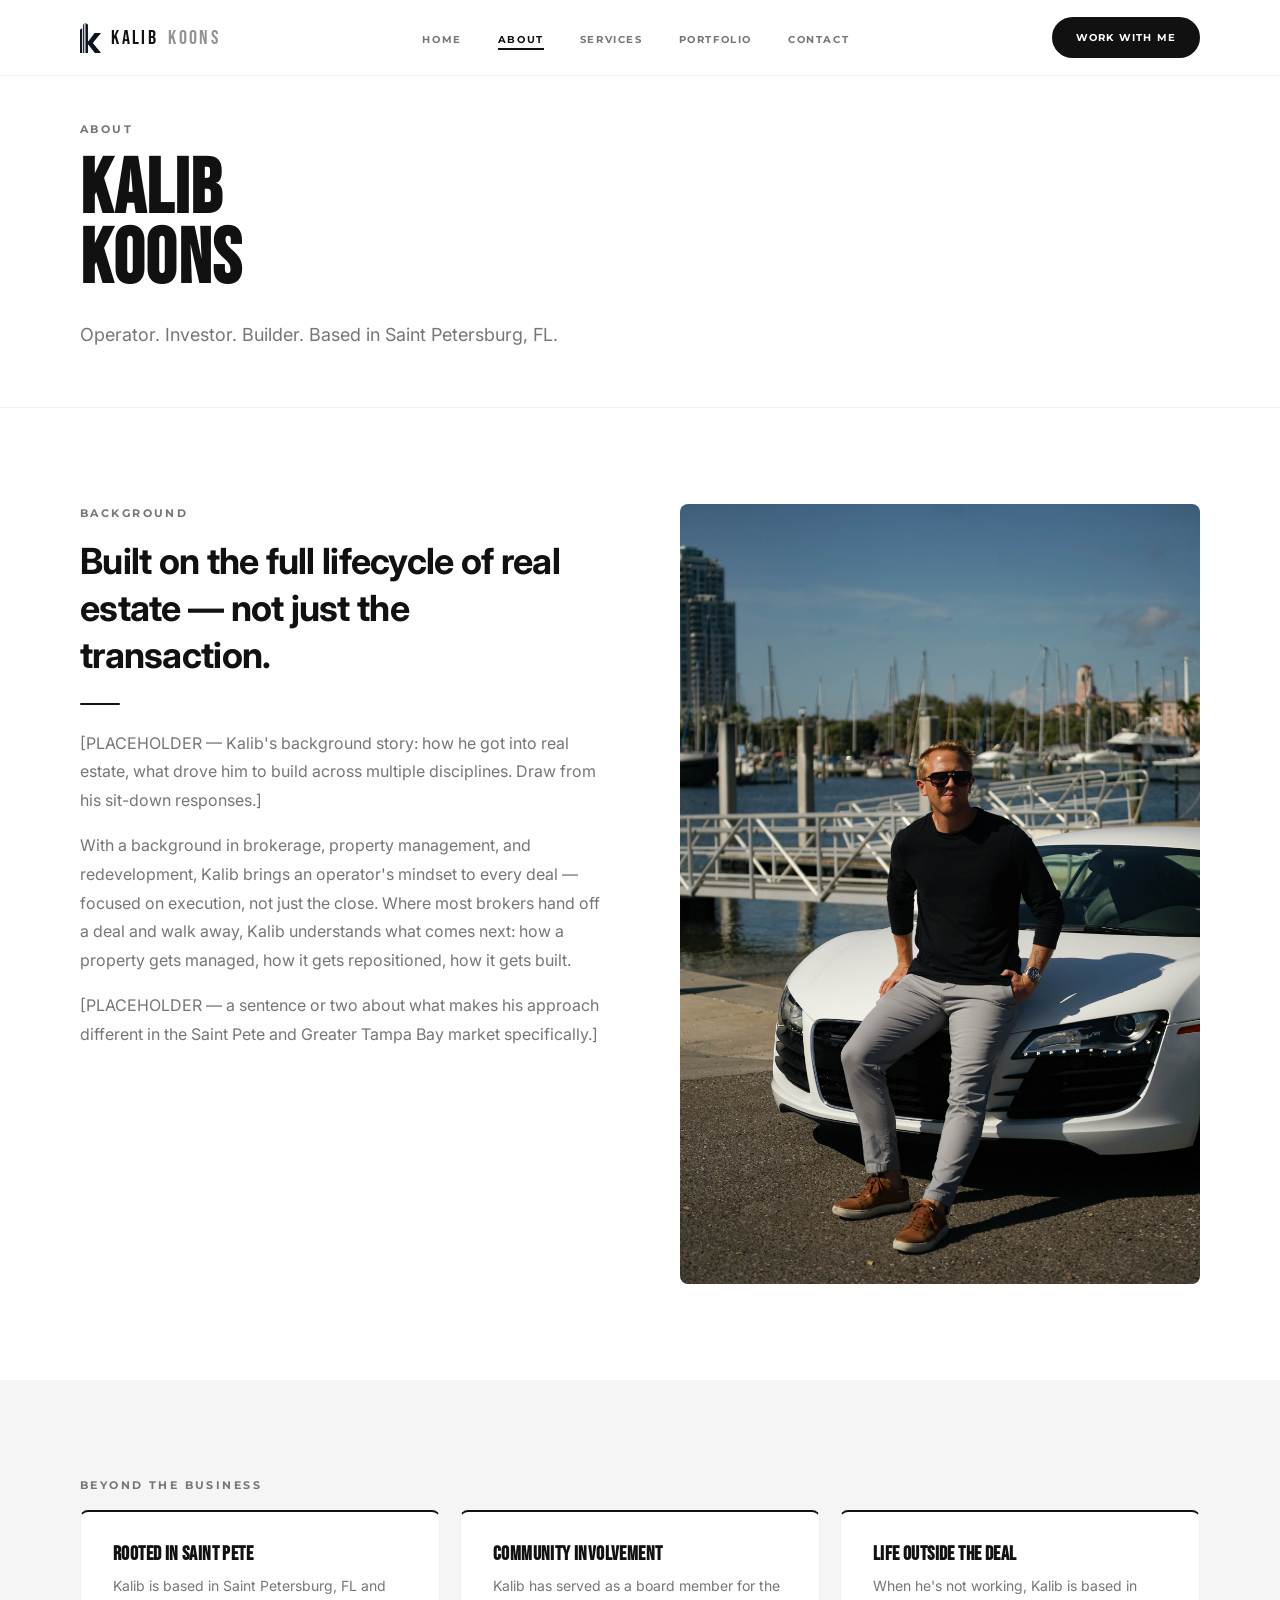
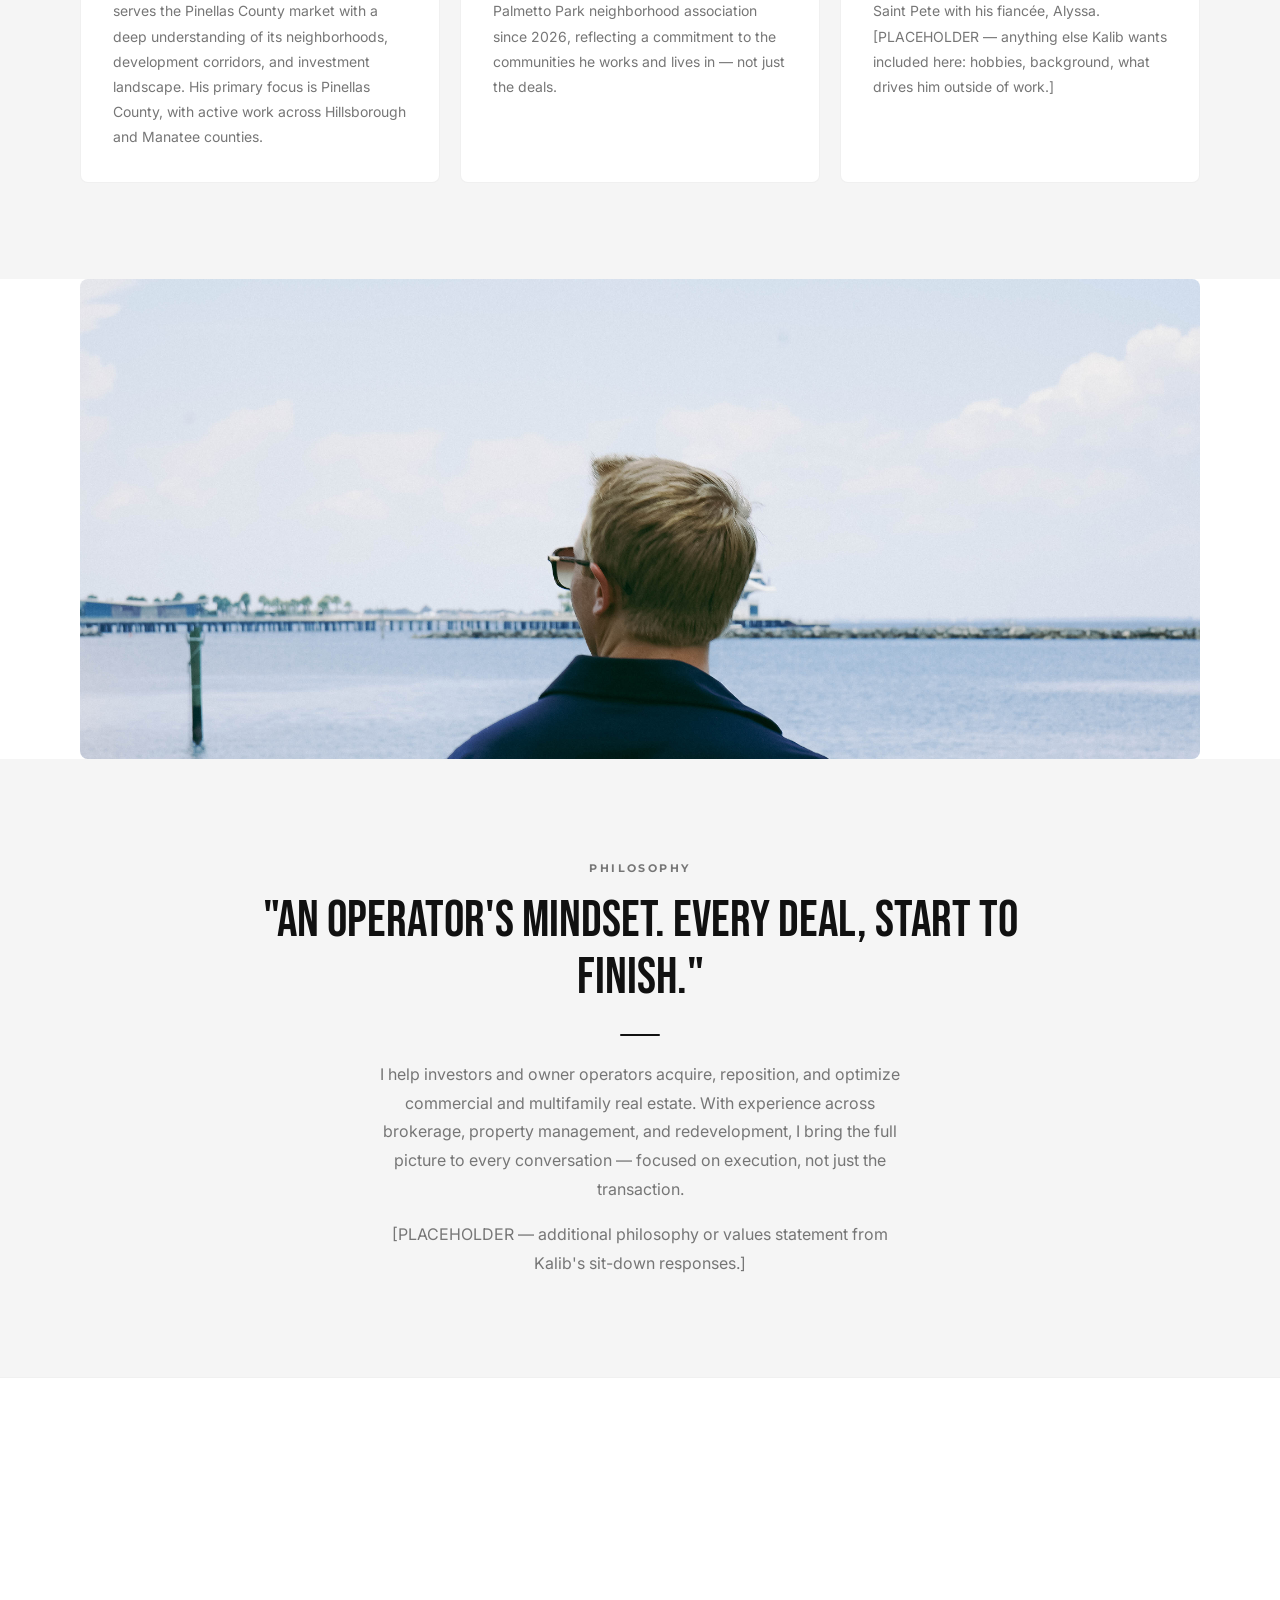
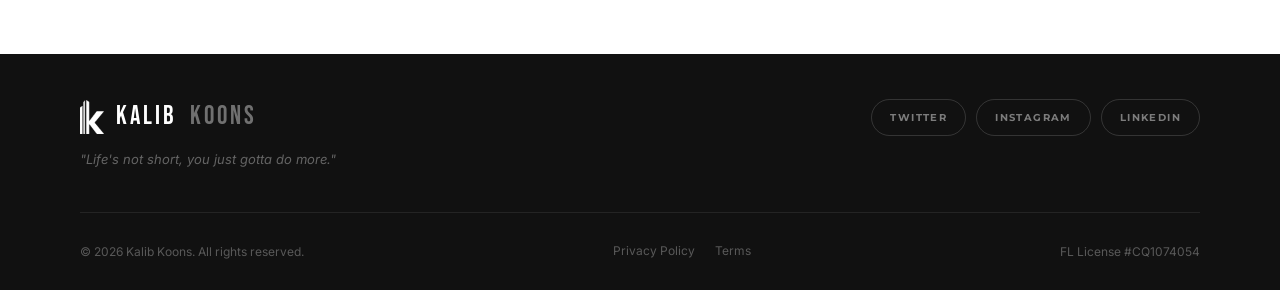
==== about.html @ 908d1953 "Rebuild history from site/ only — removes internal planning docs that were mistakenly published, and" ====
<!DOCTYPE html>
<html lang="en">
<head>
  <meta charset="UTF-8">
  <meta name="viewport" content="width=device-width, initial-scale=1.0">
  <meta name="description" content="About Kalib Koons — commercial real estate operator, investor, and developer based in Saint Petersburg, FL.">
  <title>About Kalib Koons — Commercial Real Estate Broker | Saint Petersburg, FL</title>
  <link rel="preconnect" href="https://fonts.googleapis.com">
  <link rel="preconnect" href="https://fonts.gstatic.com" crossorigin>
  <link href="https://fonts.googleapis.com/css2?family=Bebas+Neue&family=Inter:ital,wght@0,300;0,400;0,500;0,600;0,700;1,300;1,400&family=Montserrat:wght@400;500;600;700&display=swap" rel="stylesheet">
  <link rel="icon" type="image/svg+xml" href="favicon.svg">
  <link rel="stylesheet" href="style.css?v=6">
  <link rel="canonical" href="https://kalibkoons.com/about.html">
  <meta property="og:type" content="website">
  <meta property="og:url" content="https://kalibkoons.com/about.html">
  <meta property="og:title" content="About Kalib Koons — Commercial Real Estate Broker | Saint Petersburg, FL">
  <meta property="og:description" content="Meet Kalib Koons — commercial real estate broker, multifamily investor, property manager, and developer based in Saint Petersburg, FL.">
  <meta property="og:image" content="https://dljackson97.github.io/kalibkoons/images/DSC01007.jpeg">
  <meta name="twitter:card" content="summary_large_image">
  <meta name="twitter:site" content="@kalibkoons">
  <meta name="twitter:title" content="About Kalib Koons — Commercial Real Estate Broker | Saint Petersburg, FL">
  <meta name="twitter:description" content="Meet Kalib Koons — commercial real estate broker, multifamily investor, property manager, and developer based in Saint Petersburg, FL.">
  <meta name="twitter:image" content="https://dljackson97.github.io/kalibkoons/images/DSC01007.jpeg">
</head>
<body>

  <!-- NAVIGATION -->
  <nav class="nav scrolled" id="nav">
    <div class="nav__inner">
      <a href="index.html" class="nav__logo"><img src="images/logos/koons-real-estate-icon.png?v=2" alt="Koons Real Estate" class="nav__logo-img">KALIB <span>KOONS</span></a>
      <button class="nav__toggle" id="navToggle" aria-label="Toggle navigation">
        <span></span><span></span><span></span>
      </button>
      <ul class="nav__links" id="navLinks">
        <li><a href="index.html">Home</a></li>
        <li><a href="about.html" class="active">About</a></li>
        <li><a href="services.html">Services</a></li>
        <li><a href="portfolio.html">Portfolio</a></li>
        <li><a href="contact.html">Contact</a></li>
      </ul>
      <a href="contact.html#form" class="btn btn--nav">Work With Me</a>
    </div>
  </nav>

  <!-- PAGE HERO -->
  <section class="page-hero">
    <div class="container">
      <span class="label">About</span>
      <h1>KALIB<br>KOONS</h1>
      <p>Operator. Investor. Builder. Based in Saint Petersburg, FL.</p>
    </div>
  </section>

  <!-- STORY -->
  <section class="section">
    <div class="container">
      <div class="about-story__grid">
        <div class="about-story__text reveal">
          <span class="label">Background</span>
          <h2>Built on the full lifecycle of real estate — not just the transaction.</h2>
          <div class="divider"></div>
          <p>[PLACEHOLDER — Kalib's background story: how he got into real estate, what drove him to build across multiple disciplines. Draw from his sit-down responses.]</p>
          <p>With a background in brokerage, property management, and redevelopment, Kalib brings an operator's mindset to every deal — focused on execution, not just the close. Where most brokers hand off a deal and walk away, Kalib understands what comes next: how a property gets managed, how it gets repositioned, how it gets built.</p>
          <p>[PLACEHOLDER — a sentence or two about what makes his approach different in the Saint Pete and Greater Tampa Bay market specifically.]</p>
        </div>
        <div class="reveal">
          <img src="images/DSC00999.jpeg" alt="Kalib Koons" class="intro-photo">
        </div>
      </div>
    </div>
  </section>

  <!-- PERSONAL DETAILS -->
  <section class="section about-personal">
    <div class="container">
      <span class="label reveal">Beyond the Business</span>
      <div class="about-personal__grid">
        <div class="about-personal__item reveal">
          <h4>Rooted in Saint Pete</h4>
          <p>Kalib is based in Saint Petersburg, FL and serves the Pinellas County market with a deep understanding of its neighborhoods, development corridors, and investment landscape. His primary focus is Pinellas County, with active work across Hillsborough and Manatee counties.</p>
        </div>
        <div class="about-personal__item reveal">
          <h4>Community Involvement</h4>
          <p>Kalib has served as a board member for the Palmetto Park neighborhood association since 2026, reflecting a commitment to the communities he works and lives in — not just the deals.</p>
        </div>
        <div class="about-personal__item reveal">
          <h4>Life Outside the Deal</h4>
          <p>When he's not working, Kalib is based in Saint Pete with his fiancée, Alyssa. [PLACEHOLDER — anything else Kalib wants included here: hobbies, background, what drives him outside of work.]</p>
        </div>
      </div>
    </div>
  </section>

  <!-- LIFESTYLE PHOTO -->
  <section class="section" style="padding-top: 0; padding-bottom: 0;">
    <div class="container">
      <img src="images/DSC03944.jpeg" alt="Kalib Koons" style="width: 100%; max-height: 480px; object-fit: cover; object-position: center 30%; border-radius: 8px;" class="reveal">
    </div>
  </section>

  <!-- PHILOSOPHY -->
  <section class="section philosophy">
    <div class="container">
      <div class="philosophy__inner">
        <span class="label">Philosophy</span>
        <blockquote>"AN OPERATOR'S MINDSET. EVERY DEAL, START TO FINISH."</blockquote>
        <div class="divider divider--center"></div>
        <p>I help investors and owner operators acquire, reposition, and optimize commercial and multifamily real estate. With experience across brokerage, property management, and redevelopment, I bring the full picture to every conversation — focused on execution, not just the transaction.</p>
        <p style="margin-top: 16px;">[PLACEHOLDER — additional philosophy or values statement from Kalib's sit-down responses.]</p>
      </div>
    </div>
  </section>

  <!-- CTA BANNER -->
  <section class="cta-banner">
    <div class="container">
      <div class="cta-banner__inner reveal">
        <h2>Let's talk about what you're working on.</h2>
        <a href="contact.html" class="btn btn--primary">Get In Touch</a>
      </div>
    </div>
  </section>

  <!-- FOOTER -->
  <footer class="footer">
    <div class="container">
      <div class="footer__main">
        <div class="footer__brand">
          <p class="footer__logo"><img src="images/logos/koons-real-estate-icon-white.png?v=2" alt="Koons Real Estate" class="footer__logo-img">KALIB <span>KOONS</span></p>
        </div>
        <div class="footer__social">
          <a href="https://x.com/kalibkoons" target="_blank" rel="noopener">Twitter</a>
          <a href="https://www.instagram.com/kalibkoons/" target="_blank" rel="noopener">Instagram</a>
          <a href="https://www.linkedin.com/in/koonsrealty/" target="_blank" rel="noopener">LinkedIn</a>
        </div>
        <p class="footer__tagline">"Life's not short, you just gotta do more."</p>
      </div>
      <div class="footer__bottom">
        <p>&copy; 2026 Kalib Koons. All rights reserved.</p>
        <div class="footer__legal-links">
          <a href="privacy.html">Privacy Policy</a>
          <a href="terms.html">Terms</a>
        </div>
        <p>FL License #CQ1074054</p>
      </div>
    </div>
  </footer>

  <script src="main.js"></script>
</body>
</html>
---- style.css ----
/* === VARIABLES === */
:root {
  --bg-base: #FFFFFF;
  --bg-surface: #F5F5F5;
  --bg-dark: #111111;
  --text: #111111;
  --text-muted: #767676;
  --text-light: #FFFFFF;
  --border: rgba(0, 0, 0, 0.1);
  --border-subtle: rgba(0, 0, 0, 0.06);

  --font-display: 'Bebas Neue', sans-serif;
  --font-body: 'Inter', sans-serif;
  --font-accent: 'Montserrat', sans-serif;

  --max-width: 1200px;
  --nav-height: 76px;
  --transition: 0.3s ease;
}

/* Ensure [hidden] works even inside flex/grid containers */
[hidden] { display: none !important; }

/* === RESET === */
*, *::before, *::after { box-sizing: border-box; margin: 0; padding: 0; }
html { scroll-behavior: smooth; }
body {
  background: var(--bg-base);
  color: var(--text);
  font-family: var(--font-body);
  font-size: 16px;
  line-height: 1.7;
  -webkit-font-smoothing: antialiased;
}
img { display: block; max-width: 100%; height: auto; }
a { color: inherit; text-decoration: none; }
ul { list-style: none; }
button { cursor: pointer; border: none; background: none; font-family: inherit; }

/* === LAYOUT === */
.container {
  width: 100%;
  max-width: var(--max-width);
  margin: 0 auto;
  padding: 0 40px;
}
.section { padding: 96px 0; }
.text-center { text-align: center; }

/* === TYPOGRAPHY === */
h1, h2, h3, h4 {
  font-family: var(--font-display);
  line-height: 1.05;
  letter-spacing: 0.02em;
  color: var(--text);
}
h2 { font-size: clamp(36px, 5vw, 60px); }
h3 { font-size: clamp(20px, 2.5vw, 28px); }
p { color: var(--text-muted); line-height: 1.8; }

.label {
  font-family: var(--font-accent);
  font-size: 11px;
  font-weight: 700;
  letter-spacing: 0.22em;
  text-transform: uppercase;
  color: var(--text-muted);
  margin-bottom: 16px;
  display: block;
}
.section-title { color: var(--text); margin-bottom: 56px; }

/* === BUTTONS — pill shaped === */
.btn {
  display: inline-block;
  font-family: var(--font-accent);
  font-size: 11px;
  font-weight: 700;
  letter-spacing: 0.12em;
  text-transform: uppercase;
  padding: 14px 32px;
  border-radius: 50px;
  border: 2px solid transparent;
  transition: var(--transition);
  cursor: pointer;
}
.btn--primary {
  background: var(--text);
  color: var(--text-light);
  border-color: var(--text);
}
.btn--primary:hover {
  background: transparent;
  color: var(--text);
}
.btn--outline {
  background: transparent;
  border-color: var(--text);
  color: var(--text);
}
.btn--outline:hover {
  background: var(--text);
  color: var(--text-light);
}
.btn--inverse {
  background: var(--text-light);
  color: var(--text);
  border-color: var(--text-light);
}
.btn--inverse:hover {
  background: transparent;
  color: var(--text-light);
}
.btn--outline-light {
  background: transparent;
  border-color: rgba(255,255,255,0.4);
  color: var(--text-light);
}
.btn--outline-light:hover {
  background: rgba(255,255,255,0.1);
  border-color: var(--text-light);
}
.btn--nav {
  background: var(--text);
  color: var(--text-light);
  border-color: var(--text);
  padding: 10px 22px;
  font-size: 10px;
}
.btn--nav:hover {
  background: transparent;
  color: var(--text);
}
.btn--text {
  color: var(--text);
  font-family: var(--font-accent);
  font-size: 12px;
  font-weight: 700;
  letter-spacing: 0.06em;
  display: inline-flex;
  align-items: center;
  gap: 6px;
  transition: gap var(--transition);
  border: none;
  padding: 0;
  border-radius: 0;
  background: none;
  text-transform: uppercase;
}
.btn--text:hover { gap: 10px; }

/* === TAG PILLS === */
.tags { display: flex; gap: 10px; flex-wrap: wrap; margin-top: 32px; }
.tag {
  font-family: var(--font-accent);
  font-size: 10px;
  font-weight: 700;
  letter-spacing: 0.16em;
  text-transform: uppercase;
  color: var(--text-muted);
  padding: 7px 16px;
  border: 1.5px solid var(--border);
  border-radius: 50px;
}

/* === NAVIGATION === */
.nav {
  position: fixed;
  top: 0;
  left: 0;
  width: 100%;
  z-index: 1000;
  height: var(--nav-height);
  background: rgba(255, 255, 255, 0.96);
  backdrop-filter: blur(12px);
  -webkit-backdrop-filter: blur(12px);
  border-bottom: 1px solid var(--border-subtle);
  transition: box-shadow var(--transition);
}
.nav.scrolled { box-shadow: 0 2px 24px rgba(0,0,0,0.06); }
.nav__inner {
  display: flex;
  align-items: center;
  justify-content: space-between;
  height: 100%;
  max-width: var(--max-width);
  margin: 0 auto;
  padding: 0 40px;
}
.nav__logo {
  font-family: var(--font-display);
  font-size: 20px;
  letter-spacing: 0.12em;
  color: var(--text);
  flex-shrink: 0;
  display: flex;
  align-items: center;
  gap: 10px;
}
.nav__logo span { opacity: 0.45; }
.nav__logo-img { height: 30px; width: auto; display: block; }
.nav__links { display: flex; gap: 36px; align-items: center; }
.nav__links a {
  font-family: var(--font-accent);
  font-size: 10px;
  font-weight: 700;
  letter-spacing: 0.16em;
  text-transform: uppercase;
  color: var(--text-muted);
  transition: color var(--transition);
  position: relative;
}
.nav__links a::after {
  content: '';
  position: absolute;
  bottom: -4px;
  left: 0;
  width: 0;
  height: 1.5px;
  background: var(--text);
  transition: width var(--transition);
}
.nav__links a:hover,
.nav__links a.active { color: var(--text); }
.nav__links a:hover::after,
.nav__links a.active::after { width: 100%; }

.nav__toggle {
  display: none;
  flex-direction: column;
  gap: 5px;
  padding: 6px;
}
.nav__toggle span {
  display: block;
  width: 22px;
  height: 1.5px;
  background: var(--text);
  transition: var(--transition);
  transform-origin: center;
}
.nav__toggle.open span:nth-child(1) { transform: translateY(6.5px) rotate(45deg); }
.nav__toggle.open span:nth-child(2) { opacity: 0; }
.nav__toggle.open span:nth-child(3) { transform: translateY(-6.5px) rotate(-45deg); }

/* === HERO — split layout === */
.hero {
  display: grid;
  grid-template-columns: 55% 45%;
  min-height: 100vh;
  padding-top: var(--nav-height);
  overflow: hidden;
}
.hero__left {
  display: flex;
  align-items: flex-start;
  justify-content: flex-end;
  background: var(--bg-base);
  padding: 72px 64px 80px 40px;
}
.hero__content { max-width: 520px; width: 100%; }
.hero__eyebrow {
  font-family: var(--font-accent);
  font-size: 10px;
  font-weight: 700;
  letter-spacing: 0.28em;
  text-transform: uppercase;
  color: var(--text-muted);
  margin-bottom: 20px;
}
.hero__name {
  font-family: var(--font-display);
  font-size: clamp(72px, 9vw, 136px);
  color: var(--text);
  line-height: 0.9;
  margin-bottom: 24px;
  letter-spacing: 0.01em;
}
.hero__disciplines {
  font-family: var(--font-accent);
  font-size: 10px;
  font-weight: 600;
  letter-spacing: 0.18em;
  text-transform: uppercase;
  color: var(--text-muted);
  margin-bottom: 20px;
}
.hero__statement {
  font-size: clamp(16px, 1.6vw, 20px);
  color: var(--text-muted);
  font-weight: 400;
  line-height: 1.6;
  margin-bottom: 40px;
  max-width: 400px;
}
.hero__ctas { display: flex; gap: 12px; flex-wrap: wrap; }
.hero__right {
  overflow: hidden;
  background: var(--bg-surface);
  position: relative;
}
.hero__photo {
  width: 100%;
  height: 100%;
  min-height: calc(100vh - var(--nav-height));
  object-fit: cover;
  object-position: 50% 15%;
  display: block;
}

/* === INTRO SECTION === */
.intro { background: var(--bg-base); border-bottom: 1px solid var(--border-subtle); }
.intro__grid {
  display: grid;
  grid-template-columns: 1fr 1fr;
  gap: 80px;
  align-items: center;
}
.intro__text .label { margin-bottom: 14px; }
.intro__text h2 {
  font-family: var(--font-body);
  font-size: clamp(22px, 2.6vw, 34px);
  font-weight: 700;
  letter-spacing: -0.02em;
  line-height: 1.3;
  color: var(--text);
  margin-bottom: 20px;
}
.intro__text p { margin-bottom: 12px; }

/* === BUSINESS LINES === */
.business-lines { background: var(--bg-surface); }
.cards-grid {
  display: grid;
  grid-template-columns: repeat(4, 1fr);
  gap: 16px;
  margin-top: 16px;
}
.card {
  background: var(--bg-base);
  padding: 36px 28px;
  border-radius: 8px;
  border: 1px solid var(--border-subtle);
  transition: box-shadow var(--transition), transform var(--transition);
  display: block;
  color: inherit;
}
.card:hover {
  box-shadow: 0 8px 32px rgba(0,0,0,0.08);
  transform: translateY(-3px);
}
.card__icon {
  font-family: var(--font-display);
  font-size: 44px;
  color: rgba(0,0,0,0.12);
  line-height: 1;
  margin-bottom: 20px;
}
.card h3 { font-size: 22px; color: var(--text); margin-bottom: 10px; }
.card p { font-size: 14px; margin-bottom: 20px; }
.card__link {
  font-family: var(--font-accent);
  font-size: 10px;
  font-weight: 700;
  letter-spacing: 0.14em;
  text-transform: uppercase;
  color: var(--text);
  transition: opacity var(--transition);
}
.card__link:hover { opacity: 0.6; }

/* === ACTIVE LISTINGS === */
.listings-preview { background: var(--bg-base); }
.listings-header {
  display: flex;
  align-items: flex-end;
  justify-content: space-between;
  margin-bottom: 40px;
}
.listings-header h2 { margin-bottom: 0; }
.listings-grid {
  display: grid;
  grid-template-columns: repeat(3, 1fr);
  gap: 24px;
}
.listing-card {
  border: 1px solid var(--border-subtle);
  border-radius: 8px;
  overflow: hidden;
  background: var(--bg-base);
  transition: box-shadow var(--transition), transform var(--transition);
}
.listing-card:hover {
  box-shadow: 0 8px 32px rgba(0,0,0,0.08);
  transform: translateY(-3px);
}
.listing-card__image { position: relative; overflow: hidden; }
.listing-card__image img,
.listing-card__image .img-placeholder { height: 220px; }
.listing-card__image .img-placeholder { border-radius: 0; border: none; }
.listing-badge {
  position: absolute;
  top: 14px;
  left: 14px;
  font-family: var(--font-accent);
  font-size: 9px;
  font-weight: 700;
  letter-spacing: 0.16em;
  text-transform: uppercase;
  background: var(--text);
  color: var(--text-light);
  padding: 5px 12px;
  border-radius: 50px;
}
.listing-badge--leased { background: var(--text-muted); }
.listing-card__body { padding: 24px; }
.listing-card__type {
  font-family: var(--font-accent);
  font-size: 10px;
  font-weight: 700;
  letter-spacing: 0.18em;
  text-transform: uppercase;
  color: var(--text-muted);
  margin-bottom: 6px;
}
.listing-card__address {
  font-family: var(--font-display);
  font-size: 20px;
  color: var(--text);
  margin-bottom: 12px;
  line-height: 1.2;
}
.listing-card__stats {
  display: flex;
  gap: 8px;
  flex-wrap: wrap;
  margin-bottom: 16px;
}
.listing-card__stats span {
  font-family: var(--font-accent);
  font-size: 10px;
  font-weight: 600;
  color: var(--text-muted);
  background: var(--bg-surface);
  padding: 4px 10px;
  border-radius: 50px;
}
.listings-note {
  text-align: center;
  font-size: 14px;
  margin-top: 48px;
  padding-top: 32px;
  border-top: 1px solid var(--border-subtle);
}
.listing-card { cursor: pointer; }
.listing-card__image img { width: 100%; height: 220px; object-fit: cover; }
.listing-badge--muted { background: var(--text-muted); }

/* === LISTING DETAIL MODAL === */
.listing-modal {
  display: none;
  position: fixed;
  inset: 0;
  z-index: 1000;
  align-items: center;
  justify-content: center;
  padding: 24px;
}
.listing-modal.open { display: flex; }
.listing-modal__overlay {
  position: absolute;
  inset: 0;
  background: rgba(17, 17, 17, 0.72);
  opacity: 0;
  transition: opacity var(--transition);
}
.listing-modal.open .listing-modal__overlay { opacity: 1; }
.listing-modal__panel {
  position: relative;
  background: var(--bg-base);
  border-radius: 12px;
  max-width: 640px;
  width: 100%;
  max-height: 88vh;
  overflow-y: auto;
  transform: translateY(16px) scale(0.98);
  opacity: 0;
  transition: transform var(--transition), opacity var(--transition);
  box-shadow: 0 24px 64px rgba(0, 0, 0, 0.24);
}
.listing-modal.open .listing-modal__panel {
  transform: translateY(0) scale(1);
  opacity: 1;
}
.listing-modal__close {
  position: absolute;
  top: 16px;
  right: 16px;
  width: 36px;
  height: 36px;
  border-radius: 50%;
  background: var(--bg-base);
  color: var(--text);
  font-size: 22px;
  line-height: 1;
  display: flex;
  align-items: center;
  justify-content: center;
  z-index: 2;
  box-shadow: 0 2px 12px rgba(0, 0, 0, 0.15);
  transition: background var(--transition);
}
.listing-modal__close:hover { background: var(--bg-surface); }
.listing-modal__image { position: relative; }
.listing-modal__image img { width: 100%; height: 320px; object-fit: cover; }
.listing-modal__body { padding: 32px; }
.listing-modal__body h3 {
  font-size: clamp(24px, 3vw, 32px);
  margin-bottom: 16px;
  line-height: 1.15;
}
.listing-modal__desc {
  margin: 20px 0 28px;
  font-size: 15px;
}
@media (max-width: 640px) {
  .listing-modal__image img { height: 220px; }
  .listing-modal__body { padding: 24px; }
}

/* === STATS BAR === */
.stats-bar { padding: 80px 0; background: var(--bg-dark); }
.stats-grid {
  display: grid;
  grid-template-columns: repeat(4, 1fr);
  gap: 40px;
  text-align: center;
}
.stat__number {
  display: block;
  font-family: var(--font-display);
  font-size: clamp(40px, 5vw, 68px);
  color: var(--text-light);
  line-height: 1;
  margin-bottom: 10px;
}
.stat__label {
  font-family: var(--font-accent);
  font-size: 10px;
  font-weight: 600;
  letter-spacing: 0.22em;
  text-transform: uppercase;
  color: rgba(255,255,255,0.45);
}

/* === TESTIMONIALS === */
.testimonials { background: var(--bg-surface); }
.testimonials-grid {
  display: grid;
  grid-template-columns: repeat(3, 1fr);
  gap: 20px;
  margin-top: 52px;
}
.testimonial {
  background: var(--bg-base);
  padding: 36px;
  border-radius: 8px;
  border: 1px solid var(--border-subtle);
  border-top: 2px solid var(--text);
}
.testimonial__quote {
  font-size: 15px;
  color: var(--text);
  line-height: 1.75;
  font-style: italic;
  margin-bottom: 20px;
}
.testimonial__author {
  font-family: var(--font-accent);
  font-size: 10px;
  font-weight: 700;
  letter-spacing: 0.12em;
  text-transform: uppercase;
  color: var(--text-muted);
}

/* === CTA BANNER === */
.cta-banner { padding: 80px 0; background: var(--bg-base); border-top: 1px solid var(--border-subtle); }
.cta-banner__inner {
  display: flex;
  align-items: center;
  justify-content: space-between;
  gap: 48px;
}
.cta-banner__inner h2 {
  font-size: clamp(32px, 4.5vw, 60px);
  color: var(--text);
  max-width: 620px;
  line-height: 1.0;
}

/* === IMAGE PLACEHOLDERS === */
.img-placeholder {
  background: var(--bg-surface);
  border: 1.5px dashed var(--border);
  border-radius: 8px;
  display: flex;
  align-items: center;
  justify-content: center;
  color: var(--text-muted);
  font-family: var(--font-accent);
  font-size: 10px;
  font-weight: 700;
  letter-spacing: 0.18em;
  text-transform: uppercase;
  text-align: center;
  padding: 24px;
}
.img-placeholder--tall { min-height: 500px; }
.img-placeholder--card { min-height: 220px; border-radius: 0; }
.img-placeholder--wide { aspect-ratio: 16/9; min-height: 200px; }

/* === PAGE HERO === */
.page-hero {
  padding: 120px 0 56px;
  border-bottom: 1px solid var(--border-subtle);
  background: var(--bg-base);
}
.page-hero h1 {
  font-size: clamp(44px, 6vw, 84px);
  color: var(--text);
  line-height: 0.92;
  margin-top: 16px;
}
.page-hero p {
  font-size: 18px;
  max-width: 520px;
  margin-top: 24px;
  line-height: 1.7;
  color: var(--text-muted);
}

/* === DIVIDER === */
.divider { width: 40px; height: 2px; background: var(--text); border-radius: 1px; margin: 24px 0; }
.divider--center { margin: 24px auto; }

/* === ABOUT PAGE === */
.about-story__grid {
  display: grid;
  grid-template-columns: 1fr 1fr;
  gap: 80px;
  align-items: start;
}
.about-story__text h2 {
  font-family: var(--font-body);
  font-size: clamp(24px, 3vw, 36px);
  font-weight: 700;
  letter-spacing: -0.02em;
  line-height: 1.3;
  color: var(--text);
  margin-bottom: 24px;
}
.about-story__text p { margin-bottom: 16px; }

.about-personal { background: var(--bg-surface); }
.about-personal__grid {
  display: grid;
  grid-template-columns: repeat(3, 1fr);
  gap: 20px;
}
.about-personal__item {
  background: var(--bg-base);
  padding: 32px;
  border-radius: 8px;
  border: 1px solid var(--border-subtle);
  border-top: 2px solid var(--text);
}
.about-personal__item h4 { font-size: 20px; color: var(--text); margin-bottom: 8px; }
.about-personal__item p { font-size: 14px; }

.philosophy { background: var(--bg-surface); padding: 100px 0; }
.philosophy__inner { max-width: 800px; margin: 0 auto; text-align: center; }
.philosophy__inner .label { color: var(--text-muted); }
.philosophy__inner blockquote {
  font-family: var(--font-display);
  font-size: clamp(28px, 4vw, 52px);
  color: var(--text);
  line-height: 1.1;
  margin-bottom: 28px;
}
.philosophy__inner p { font-size: 16px; max-width: 540px; margin: 0 auto; color: var(--text-muted); }

/* === SERVICES PAGE === */
.service-section { padding: 80px 0; border-bottom: 1px solid var(--border-subtle); }
.service-section:last-of-type { border-bottom: none; }
.service-section__grid {
  display: grid;
  grid-template-columns: 1fr 1fr;
  gap: 80px;
  align-items: center;
}
.service-section__grid.reverse { direction: rtl; }
.service-section__grid.reverse > * { direction: ltr; }
.service-section__text .label { margin-bottom: 12px; }
.service-section__text h2 {
  font-size: clamp(32px, 4vw, 52px);
  color: var(--text);
  margin-bottom: 20px;
}
.service-section__heading {
  display: flex;
  align-items: flex-end;
  flex-wrap: nowrap;
  gap: 16px;
  margin-bottom: 20px;
}
.service-section__heading h2 {
  margin-bottom: 0;
  white-space: nowrap;
  font-size: clamp(26px, 3.2vw, 44px);
}
.service-section__logo { height: 48px; width: auto; display: block; opacity: 0.9; flex-shrink: 0; }
.service-section__logo--stacked { height: 88px; }
.service-section__text p { margin-bottom: 14px; }
.service-list { margin-top: 28px; display: flex; flex-direction: column; gap: 12px; }
.service-list li {
  display: flex;
  align-items: flex-start;
  gap: 12px;
  font-size: 14px;
  color: var(--text-muted);
  line-height: 1.6;
}
.service-list li::before { content: '—'; color: var(--text); flex-shrink: 0; }

/* === PORTFOLIO PAGE === */
.portfolio-filter { display: flex; gap: 10px; flex-wrap: wrap; margin-bottom: 48px; }
.filter-btn {
  font-family: var(--font-accent);
  font-size: 10px;
  font-weight: 700;
  letter-spacing: 0.16em;
  text-transform: uppercase;
  color: var(--text-muted);
  padding: 9px 20px;
  border: 1.5px solid var(--border);
  border-radius: 50px;
  transition: var(--transition);
  cursor: pointer;
  background: none;
}
.filter-btn:hover,
.filter-btn.active { color: var(--text); border-color: var(--text); }

.portfolio-grid {
  display: grid;
  grid-template-columns: repeat(3, 1fr);
  gap: 20px;
}
.deal-card {
  background: var(--bg-base);
  border: 1px solid var(--border-subtle);
  border-radius: 8px;
  overflow: hidden;
  transition: box-shadow var(--transition), transform var(--transition);
}
.deal-card:hover {
  box-shadow: 0 8px 32px rgba(0,0,0,0.09);
  transform: translateY(-3px);
}
.deal-card__body { padding: 24px; }
.deal-card__type {
  font-family: var(--font-accent);
  font-size: 10px;
  font-weight: 700;
  letter-spacing: 0.18em;
  text-transform: uppercase;
  color: var(--text-muted);
  margin-bottom: 6px;
}
.deal-card__title {
  font-family: var(--font-display);
  font-size: 22px;
  color: var(--text);
  margin-bottom: 10px;
  line-height: 1.15;
}
.deal-card__meta {
  display: flex;
  gap: 8px;
  flex-wrap: wrap;
  margin-bottom: 12px;
  padding-top: 12px;
  border-top: 1px solid var(--border-subtle);
}
.deal-card__meta span {
  font-family: var(--font-accent);
  font-size: 10px;
  font-weight: 600;
  color: var(--text-muted);
  background: var(--bg-surface);
  padding: 4px 10px;
  border-radius: 50px;
}
.deal-card__desc { font-size: 13px; line-height: 1.65; color: var(--text-muted); }

/* === CONTACT PAGE === */
.contact-body {
  background: var(--bg-surface);
  padding: 64px 0 100px;
  scroll-margin-top: calc(var(--nav-height) + 20px);
}
.contact-cols {
  display: grid;
  grid-template-columns: 1fr 1.2fr;
  gap: 80px;
  align-items: start;
}
.contact-left { display: flex; flex-direction: column; gap: 56px; }
.contact-steps { margin-top: 24px; }
.contact-step {
  display: flex;
  gap: 22px;
  padding: 32px 0;
  border-bottom: 1px solid var(--border-subtle);
}
.contact-step:first-child { padding-top: 0; }
.contact-step:last-child { border-bottom: none; padding-bottom: 0; }
.contact-step__num {
  font-family: var(--font-display);
  font-size: 30px;
  color: var(--text);
  opacity: 0.15;
  line-height: 1.1;
  flex-shrink: 0;
  width: 32px;
}
.contact-step__text h4 {
  font-family: var(--font-body);
  font-size: 15px;
  font-weight: 600;
  color: var(--text);
  margin-bottom: 8px;
  letter-spacing: -0.02em;
}
.contact-step__text p {
  font-size: 14px;
  color: var(--text-muted);
  line-height: 1.75;
}
.contact-direct { display: flex; flex-direction: column; gap: 6px; }
.contact-direct .label { display: block; margin-bottom: 12px; }
.contact-direct__link {
  font-size: 17px;
  color: var(--text);
  font-weight: 300;
  transition: opacity var(--transition);
  display: block;
}
.contact-direct__link:hover { opacity: 0.5; }
.contact-direct__social { display: flex; gap: 10px; margin-top: 20px; }
.contact-direct__social a {
  font-family: var(--font-accent);
  font-size: 10px;
  font-weight: 700;
  letter-spacing: 0.16em;
  text-transform: uppercase;
  color: var(--text-muted);
  padding: 9px 18px;
  border: 1.5px solid var(--border);
  border-radius: 50px;
  transition: var(--transition);
}
.contact-direct__social a:hover { color: var(--text); border-color: var(--text); }
/* Right — white card bubble on gray */
.contact-form-card {
  background: var(--bg-base);
  padding: 48px;
  border-radius: 18px;
  box-shadow: 0 2px 24px rgba(0, 0, 0, 0.06);
}
.contact-form-card__heading {
  font-family: var(--font-body);
  font-size: 22px;
  font-weight: 700;
  color: var(--text);
  letter-spacing: -0.03em;
  margin-bottom: 8px;
}
.contact-form-card__sub {
  font-size: 15px;
  color: var(--text-muted);
  margin-bottom: 32px;
  line-height: 1.65;
}
.contact-form-note {
  text-align: center;
  font-size: 12px;
  color: var(--text-muted);
  margin-top: 14px;
  letter-spacing: 0.01em;
}

/* === CONTACT INFO ROW (legacy) === */
.contact-info-row {
  background: var(--bg-surface);
  border-top: 1px solid var(--border-subtle);
  border-bottom: 1px solid var(--border-subtle);
  padding: 48px 0;
}
.contact-info-grid {
  display: grid;
  grid-template-columns: repeat(4, 1fr);
}
.contact-info-item {
  padding: 0 40px;
  border-right: 1px solid var(--border-subtle);
}
.contact-info-item:first-child { padding-left: 0; }
.contact-info-item:last-child { border-right: none; padding-right: 0; }
.contact-info-item .label { display: block; margin-bottom: 10px; }
.contact-info-item a,
.contact-info-item p {
  font-size: 16px;
  color: var(--text);
  font-weight: 300;
  line-height: 1.65;
  transition: opacity var(--transition);
}
.contact-info-item a:hover { opacity: 0.5; }
.contact-socials { display: flex; flex-direction: column; gap: 2px; }
.contact-form-section { background: var(--bg-base); }
.contact-form-wrap { max-width: 600px; margin: 0 auto; }

/* === CONTACT SPLIT === */
.contact-split {
  display: grid;
  grid-template-columns: 40% 60%;
  min-height: calc(100vh - var(--nav-height));
  margin-top: var(--nav-height);
}
.contact-split__info {
  background: var(--bg-dark);
  padding: 72px 56px 80px;
  display: flex;
  flex-direction: column;
}
.contact-split__eyebrow {
  font-family: var(--font-accent);
  font-size: 10px;
  font-weight: 700;
  letter-spacing: 0.2em;
  text-transform: uppercase;
  color: rgba(255, 255, 255, 0.35);
  display: block;
  margin-bottom: 24px;
}
.contact-split__heading {
  font-family: var(--font-display);
  font-size: clamp(64px, 6vw, 96px);
  line-height: 0.88;
  color: var(--text-light);
  margin-bottom: 28px;
}
.contact-split__tagline {
  font-size: 15px;
  color: rgba(255, 255, 255, 0.5);
  line-height: 1.75;
  margin-bottom: 60px;
  font-weight: 300;
  max-width: 300px;
}
.contact-items {
  display: flex;
  flex-direction: column;
  gap: 36px;
  margin-bottom: auto;
}
.contact-item__label {
  font-family: var(--font-accent);
  font-size: 9px;
  font-weight: 700;
  letter-spacing: 0.2em;
  text-transform: uppercase;
  color: rgba(255, 255, 255, 0.3);
  display: block;
  margin-bottom: 6px;
}
.contact-item__value {
  font-size: 18px;
  color: var(--text-light);
  font-weight: 300;
  display: block;
  transition: opacity var(--transition);
}
.contact-item__value:hover { opacity: 0.55; }
.contact-item__text {
  font-size: 15px;
  color: rgba(255, 255, 255, 0.55);
  font-weight: 300;
  line-height: 1.65;
  display: block;
}
.contact-split__social {
  display: flex;
  gap: 10px;
  margin-top: 60px;
  padding-top: 32px;
  border-top: 1px solid rgba(255, 255, 255, 0.1);
}
.contact-split__social a {
  font-family: var(--font-accent);
  font-size: 10px;
  font-weight: 700;
  letter-spacing: 0.16em;
  text-transform: uppercase;
  color: rgba(255, 255, 255, 0.45);
  padding: 9px 18px;
  border: 1.5px solid rgba(255, 255, 255, 0.18);
  border-radius: 50px;
  transition: var(--transition);
}
.contact-split__social a:hover {
  color: var(--text-light);
  border-color: rgba(255, 255, 255, 0.5);
}
.contact-split__form {
  background: var(--bg-surface);
  padding: 72px 72px 80px;
  display: flex;
  flex-direction: column;
  justify-content: flex-start;
}
.contact-split__form-heading {
  font-family: var(--font-accent);
  font-size: 10px;
  font-weight: 700;
  letter-spacing: 0.2em;
  text-transform: uppercase;
  color: var(--text-muted);
  margin-bottom: 32px;
}

/* === CONTACT (legacy) === */
.contact-grid {
  display: grid;
  grid-template-columns: 1fr 1fr;
  gap: 80px;
  padding: 96px 0;
}
.contact-info h3 {
  font-family: var(--font-display);
  font-size: 40px;
  color: var(--text);
  margin-bottom: 16px;
}
.contact-info > p { margin-bottom: 40px; }
.contact-detail { margin-bottom: 28px; }
.contact-detail .label { margin-bottom: 4px; }
.contact-detail a {
  font-size: 20px;
  color: var(--text);
  transition: opacity var(--transition);
  font-weight: 300;
}
.contact-detail a:hover { opacity: 0.6; }
.contact-social { display: flex; gap: 10px; margin-top: 36px; padding-top: 28px; border-top: 1px solid var(--border-subtle); }
.contact-social a {
  font-family: var(--font-accent);
  font-size: 10px;
  font-weight: 700;
  letter-spacing: 0.16em;
  text-transform: uppercase;
  color: var(--text-muted);
  padding: 9px 18px;
  border: 1.5px solid var(--border);
  border-radius: 50px;
  transition: var(--transition);
}
.contact-social a:hover { color: var(--text); border-color: var(--text); }

/* === FORM === */
.contact-form { display: flex; flex-direction: column; gap: 18px; }
.form-group { display: flex; flex-direction: column; gap: 8px; }
.form-group label {
  font-family: var(--font-accent);
  font-size: 10px;
  font-weight: 700;
  letter-spacing: 0.2em;
  text-transform: uppercase;
  color: var(--text-muted);
}
.form-group input,
.form-group textarea,
.form-group select {
  background: var(--bg-base);
  border: 1.5px solid var(--border);
  border-radius: 8px;
  padding: 13px 16px;
  font-family: var(--font-body);
  font-size: 15px;
  color: var(--text);
  transition: border-color var(--transition);
  outline: none;
  width: 100%;
}
.form-group input:focus,
.form-group textarea:focus,
.form-group select:focus { border-color: var(--text); }
.form-group select { appearance: none; cursor: pointer; }
.form-group textarea { min-height: 140px; resize: vertical; }
.form-row { display: grid; grid-template-columns: 1fr 1fr; gap: 16px; }

/* === FOOTER === */
.footer { background: var(--bg-dark); padding: 40px 0 28px; }
.footer__main {
  display: grid;
  grid-template-columns: 1fr auto;
  grid-template-areas: "brand social" "tagline .";
  align-items: start;
  gap: 8px 40px;
  padding-bottom: 40px;
  border-bottom: 1px solid rgba(255,255,255,0.08);
}
.footer__brand { grid-area: brand; }
.footer__logo {
  font-family: var(--font-display);
  font-size: 26px;
  letter-spacing: 0.12em;
  color: var(--text-light);
  margin-bottom: 0;
  display: flex;
  align-items: center;
  gap: 12px;
}
.footer__logo span { opacity: 0.4; }
.footer__logo-img { height: 34px; width: auto; display: block; }
.footer__tagline { grid-area: tagline; font-size: 13px; font-style: italic; color: rgba(255,255,255,0.35); margin: 0; }
.footer__social { grid-area: social; align-self: center; display: flex; gap: 10px; flex-wrap: wrap; }
.footer__social a {
  font-family: var(--font-accent);
  font-size: 10px;
  font-weight: 700;
  letter-spacing: 0.14em;
  text-transform: uppercase;
  color: rgba(255,255,255,0.45);
  padding: 9px 18px;
  border: 1px solid rgba(255,255,255,0.15);
  border-radius: 50px;
  transition: var(--transition);
}
.footer__social a:hover { color: var(--text-light); border-color: rgba(255,255,255,0.5); }
.footer__bottom {
  display: flex;
  justify-content: space-between;
  align-items: center;
  padding-top: 28px;
  flex-wrap: wrap;
  gap: 12px;
}
.footer__bottom p { font-size: 12px; color: rgba(255,255,255,0.3); }
.footer__legal-links { display: flex; gap: 20px; }
.footer__legal-links a {
  font-size: 12px;
  color: rgba(255,255,255,0.3);
  transition: color var(--transition);
}
.footer__legal-links a:hover { color: rgba(255,255,255,0.7); }

/* === REAL PHOTOS === */
.intro-photo {
  width: 100%;
  min-height: 480px;
  object-fit: cover;
  object-position: top center;
  display: block;
  border-radius: 8px;
}
.service-photo {
  width: 100%;
  height: 460px;
  object-fit: cover;
  display: block;
  border-radius: 8px;
}
.deal-photo {
  width: 100%;
  height: 220px;
  object-fit: cover;
  display: block;
  transition: transform 0.5s ease;
}
.deal-card:hover .deal-photo { transform: scale(1.04); }

/* === SCROLL REVEAL === */
.reveal {
  opacity: 0;
  transform: translateY(24px);
  transition: opacity 0.6s ease, transform 0.6s ease;
}
.reveal.visible { opacity: 1; transform: translateY(0); }

/* === RESPONSIVE === */
@media (max-width: 1024px) {
  .hero { grid-template-columns: 1fr 1fr; }
  .cards-grid { grid-template-columns: repeat(2, 1fr); }
  .testimonials-grid { grid-template-columns: 1fr 1fr; }
  .portfolio-grid { grid-template-columns: repeat(2, 1fr); }
  .stats-grid { grid-template-columns: repeat(2, 1fr); row-gap: 48px; }
  .about-personal__grid { grid-template-columns: 1fr 1fr; }
  .listings-grid { grid-template-columns: repeat(2, 1fr); }
  .listings-header { flex-direction: column; align-items: flex-start; gap: 20px; }
}

@media (max-width: 768px) {
  .container { padding: 0 24px; }
  .section { padding: 64px 0; }

  .nav__inner { padding: 0 24px; }
  .nav__links { display: none; }
  .nav__links.open {
    display: flex;
    flex-direction: column;
    position: fixed;
    top: var(--nav-height);
    left: 0;
    width: 100%;
    background: var(--bg-base);
    padding: 36px 24px;
    gap: 24px;
    border-top: 1px solid var(--border-subtle);
    box-shadow: 0 8px 24px rgba(0,0,0,0.08);
  }
  .nav__toggle { display: flex; }
  .btn--nav { display: none; }

  .hero { grid-template-columns: 1fr; min-height: auto; }
  .hero__left { justify-content: flex-start; padding: 60px 24px; }
  .hero__right { height: 60vw; min-height: 320px; }
  .hero__photo { min-height: 0; }

  .intro__grid { grid-template-columns: 1fr; gap: 40px; }
  .cards-grid { grid-template-columns: 1fr; }
  .testimonials-grid { grid-template-columns: 1fr; }
  .stats-grid { grid-template-columns: repeat(2, 1fr); }
  .listings-grid { grid-template-columns: 1fr; }
  .cta-banner__inner { flex-direction: column; text-align: center; }
  .footer__main { grid-template-columns: 1fr; grid-template-areas: "brand" "social" "tagline"; gap: 14px; }
  .footer__logo { font-size: 20px; white-space: nowrap; }
  .footer__bottom { flex-direction: column; gap: 10px; text-align: center; }
  .portfolio-grid { grid-template-columns: 1fr; }
  .about-story__grid { grid-template-columns: 1fr; gap: 40px; }
  .about-personal__grid { grid-template-columns: 1fr; }
  .service-section__grid { grid-template-columns: 1fr; gap: 40px; }
  .service-section__grid.reverse { direction: ltr; }
  .contact-cols { grid-template-columns: 1fr; gap: 52px; }
  .contact-form-card { padding: 32px 24px; border-radius: 14px; }
  .contact-info-grid { grid-template-columns: 1fr 1fr; gap: 32px 0; }
  .contact-info-item { padding: 0; border-right: none; border-bottom: 1px solid var(--border-subtle); padding-bottom: 24px; margin-bottom: 4px; }
  .contact-info-item:last-child { border-bottom: none; padding-bottom: 0; }
  .contact-split { grid-template-columns: 1fr; min-height: auto; }
  .contact-split__info { padding: 60px 28px 56px; }
  .contact-split__form { padding: 56px 28px 72px; }
  .contact-split__tagline { max-width: none; margin-bottom: 48px; }
  .contact-split__social { margin-top: 48px; }
  .contact-grid { grid-template-columns: 1fr; gap: 48px; padding: 64px 0; }
  .form-row { grid-template-columns: 1fr; }
  .page-hero { padding: 100px 0 44px; }
  .philosophy__inner blockquote { font-size: 28px; }
}
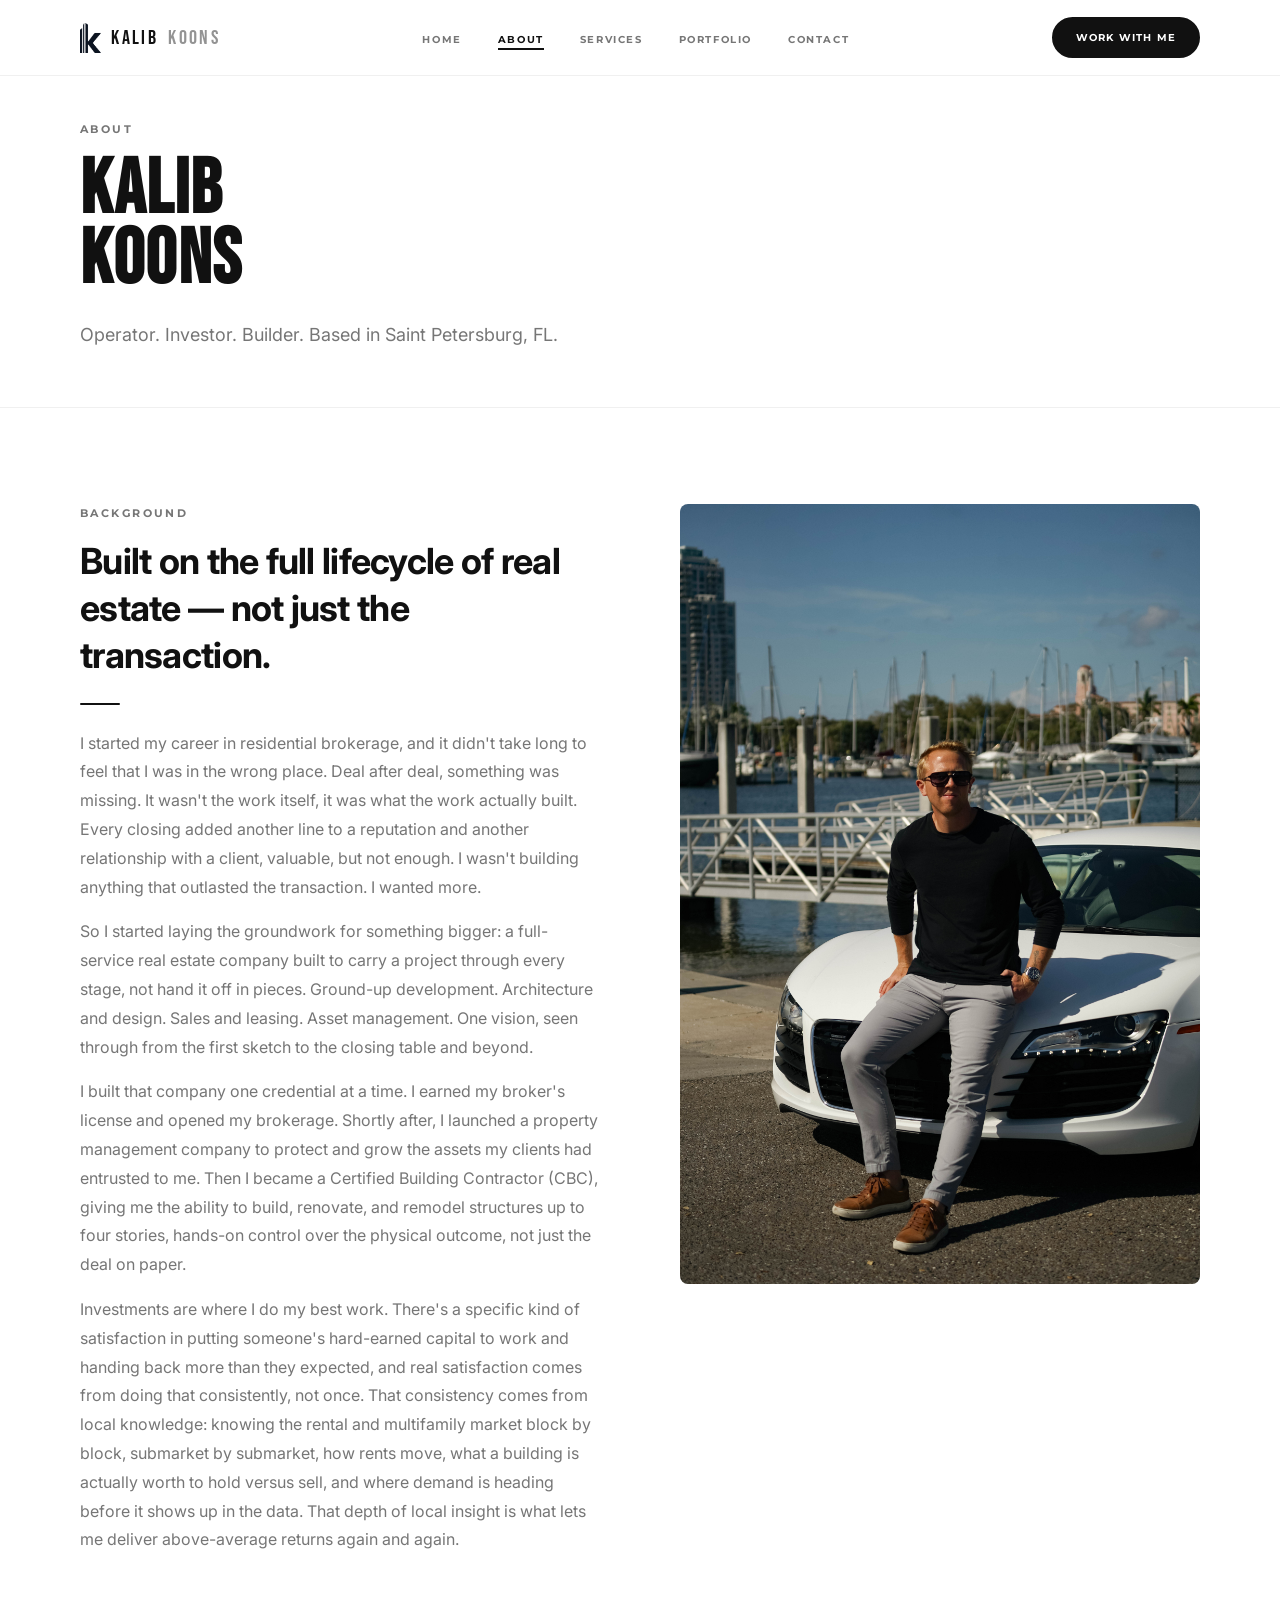
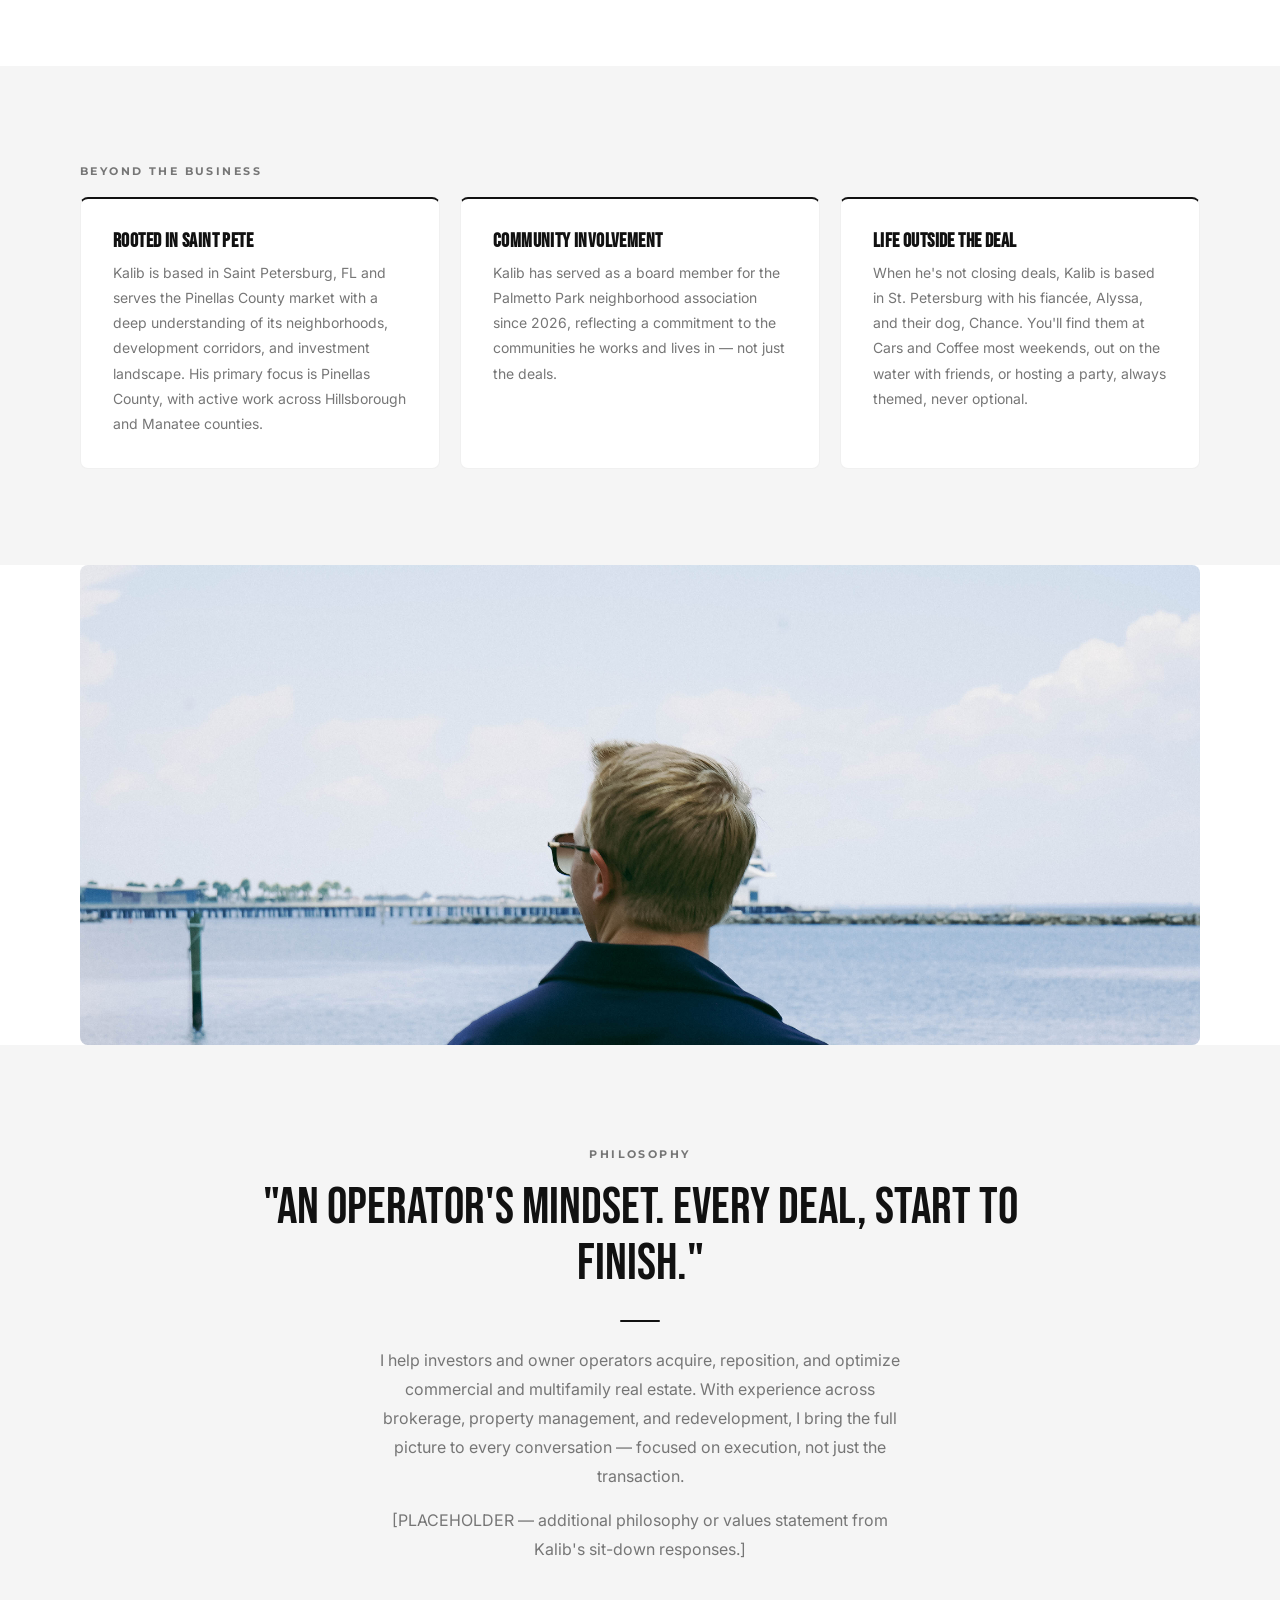
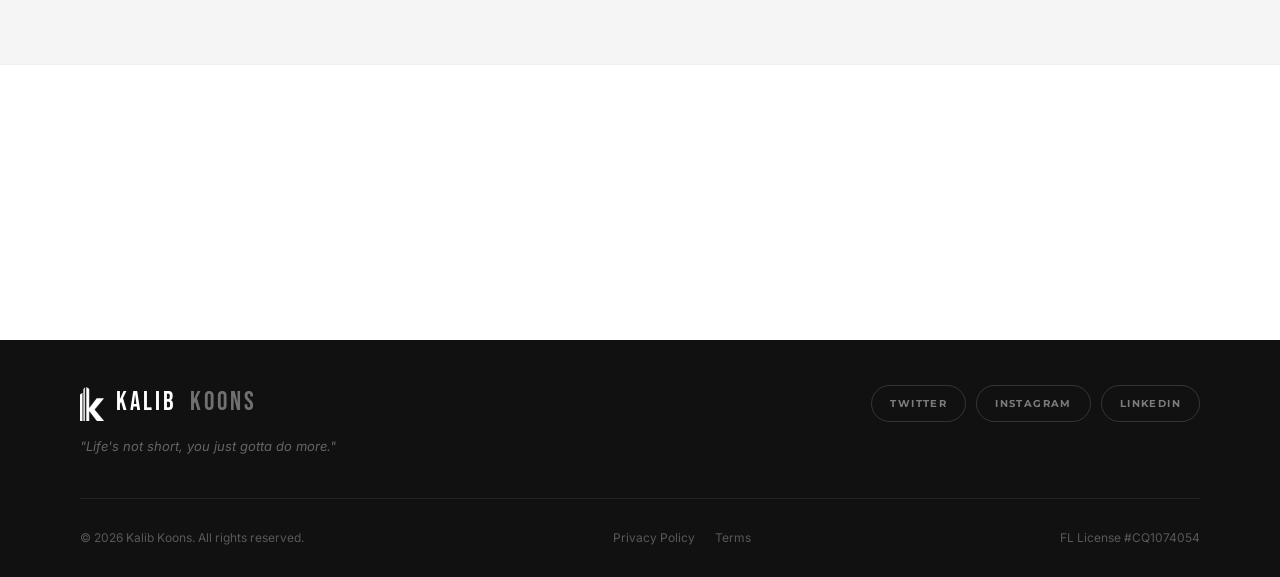
==== commit bb21520b: "Add Kalib's real bio, portfolio photos, and services updates - About: real 4-paragraph bio and perso" ====
--- a/about.html
+++ b/about.html
@@ -59,9 +59,10 @@
           <span class="label">Background</span>
           <h2>Built on the full lifecycle of real estate — not just the transaction.</h2>
           <div class="divider"></div>
-          <p>[PLACEHOLDER — Kalib's background story: how he got into real estate, what drove him to build across multiple disciplines. Draw from his sit-down responses.]</p>
-          <p>With a background in brokerage, property management, and redevelopment, Kalib brings an operator's mindset to every deal — focused on execution, not just the close. Where most brokers hand off a deal and walk away, Kalib understands what comes next: how a property gets managed, how it gets repositioned, how it gets built.</p>
-          <p>[PLACEHOLDER — a sentence or two about what makes his approach different in the Saint Pete and Greater Tampa Bay market specifically.]</p>
+          <p>I started my career in residential brokerage, and it didn't take long to feel that I was in the wrong place. Deal after deal, something was missing. It wasn't the work itself, it was what the work actually built. Every closing added another line to a reputation and another relationship with a client, valuable, but not enough. I wasn't building anything that outlasted the transaction. I wanted more.</p>
+          <p>So I started laying the groundwork for something bigger: a full-service real estate company built to carry a project through every stage, not hand it off in pieces. Ground-up development. Architecture and design. Sales and leasing. Asset management. One vision, seen through from the first sketch to the closing table and beyond.</p>
+          <p>I built that company one credential at a time. I earned my broker's license and opened my brokerage. Shortly after, I launched a property management company to protect and grow the assets my clients had entrusted to me. Then I became a Certified Building Contractor (CBC), giving me the ability to build, renovate, and remodel structures up to four stories, hands-on control over the physical outcome, not just the deal on paper.</p>
+          <p>Investments are where I do my best work. There's a specific kind of satisfaction in putting someone's hard-earned capital to work and handing back more than they expected, and real satisfaction comes from doing that consistently, not once. That consistency comes from local knowledge: knowing the rental and multifamily market block by block, submarket by submarket, how rents move, what a building is actually worth to hold versus sell, and where demand is heading before it shows up in the data. That depth of local insight is what lets me deliver above-average returns again and again.</p>
         </div>
         <div class="reveal">
           <img src="images/DSC00999.jpeg" alt="Kalib Koons" class="intro-photo">
@@ -85,7 +86,7 @@
         </div>
         <div class="about-personal__item reveal">
           <h4>Life Outside the Deal</h4>
-          <p>When he's not working, Kalib is based in Saint Pete with his fiancée, Alyssa. [PLACEHOLDER — anything else Kalib wants included here: hobbies, background, what drives him outside of work.]</p>
+          <p>When he's not closing deals, Kalib is based in St. Petersburg with his fiancée, Alyssa, and their dog, Chance. You'll find them at Cars and Coffee most weekends, out on the water with friends, or hosting a party, always themed, never optional.</p>
         </div>
       </div>
     </div>
--- a/style.css
+++ b/style.css
@@ -723,6 +723,7 @@
 .service-section__logo--stacked { height: 88px; }
 .service-section__text p { margin-bottom: 14px; }
 .service-list { margin-top: 28px; display: flex; flex-direction: column; gap: 12px; }
+.service-section__text .btn { margin-top: 36px; }
 .service-list li {
   display: flex;
   align-items: flex-start;
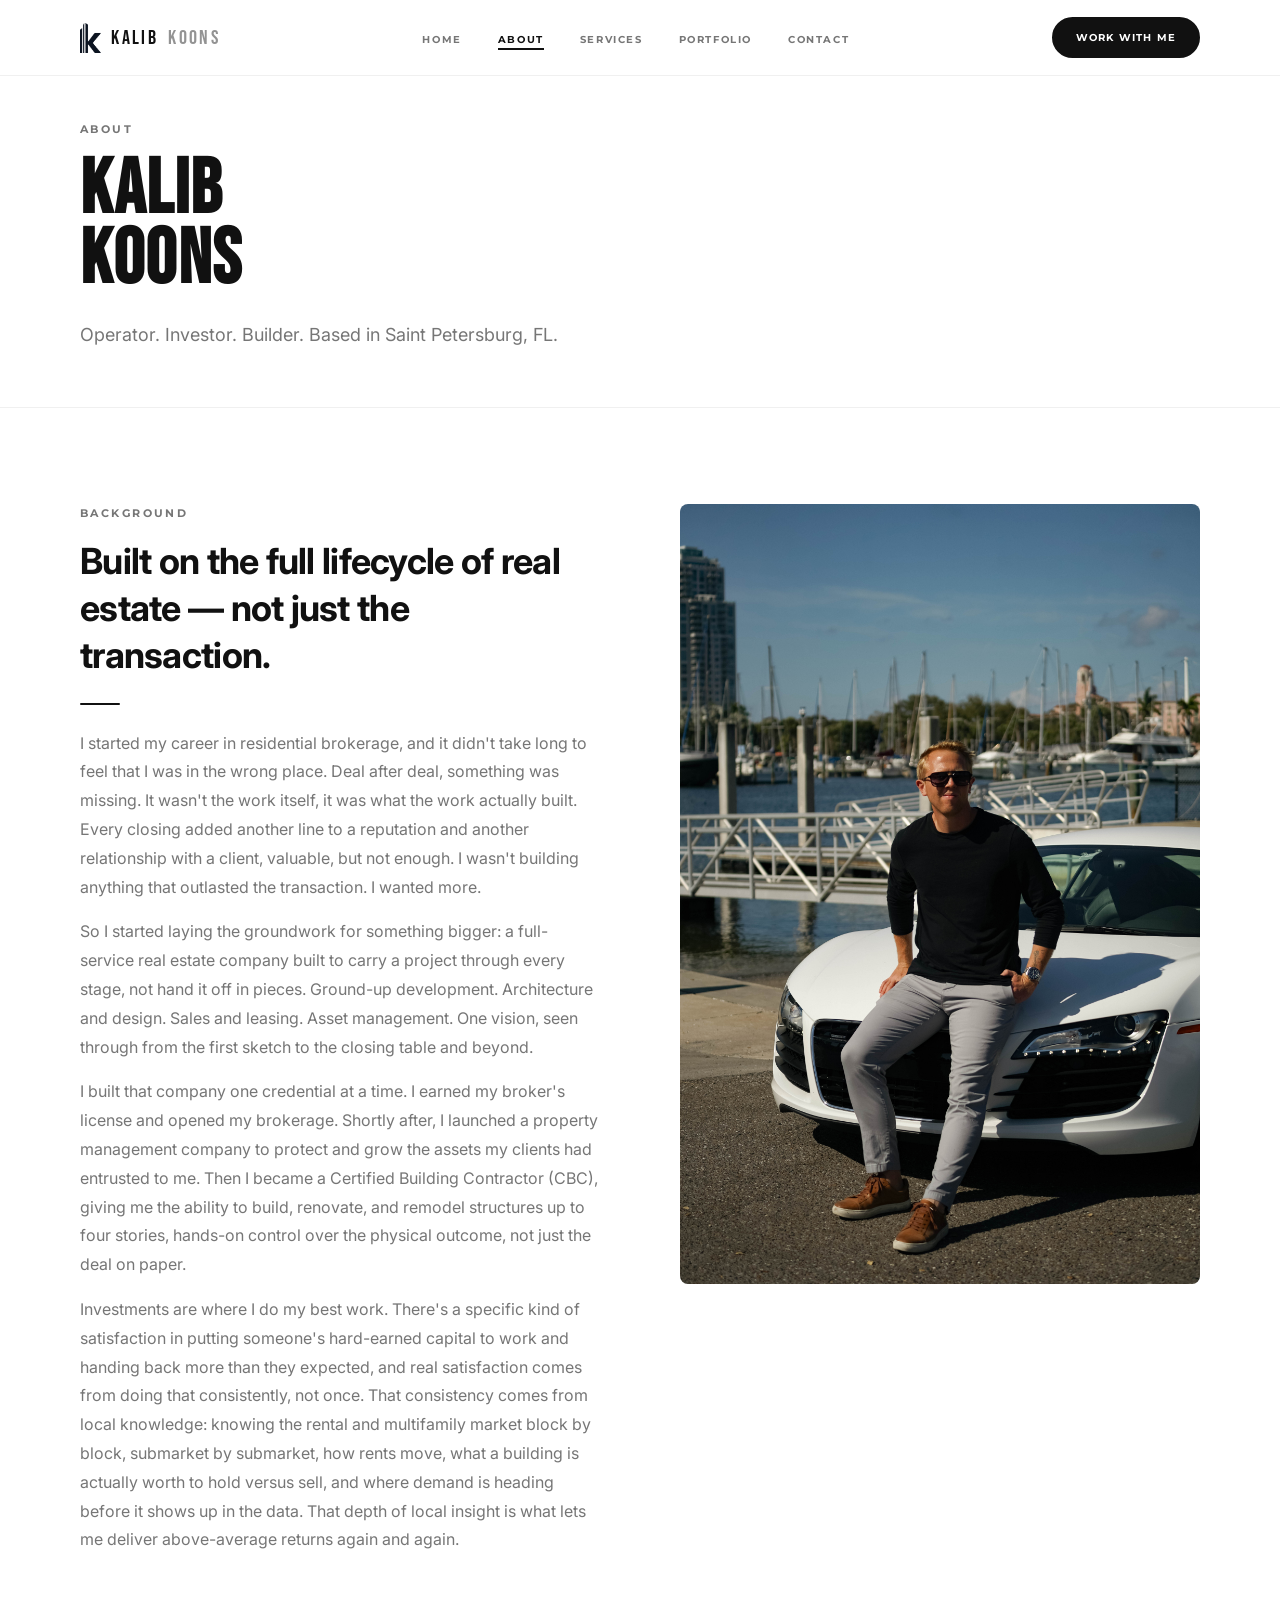
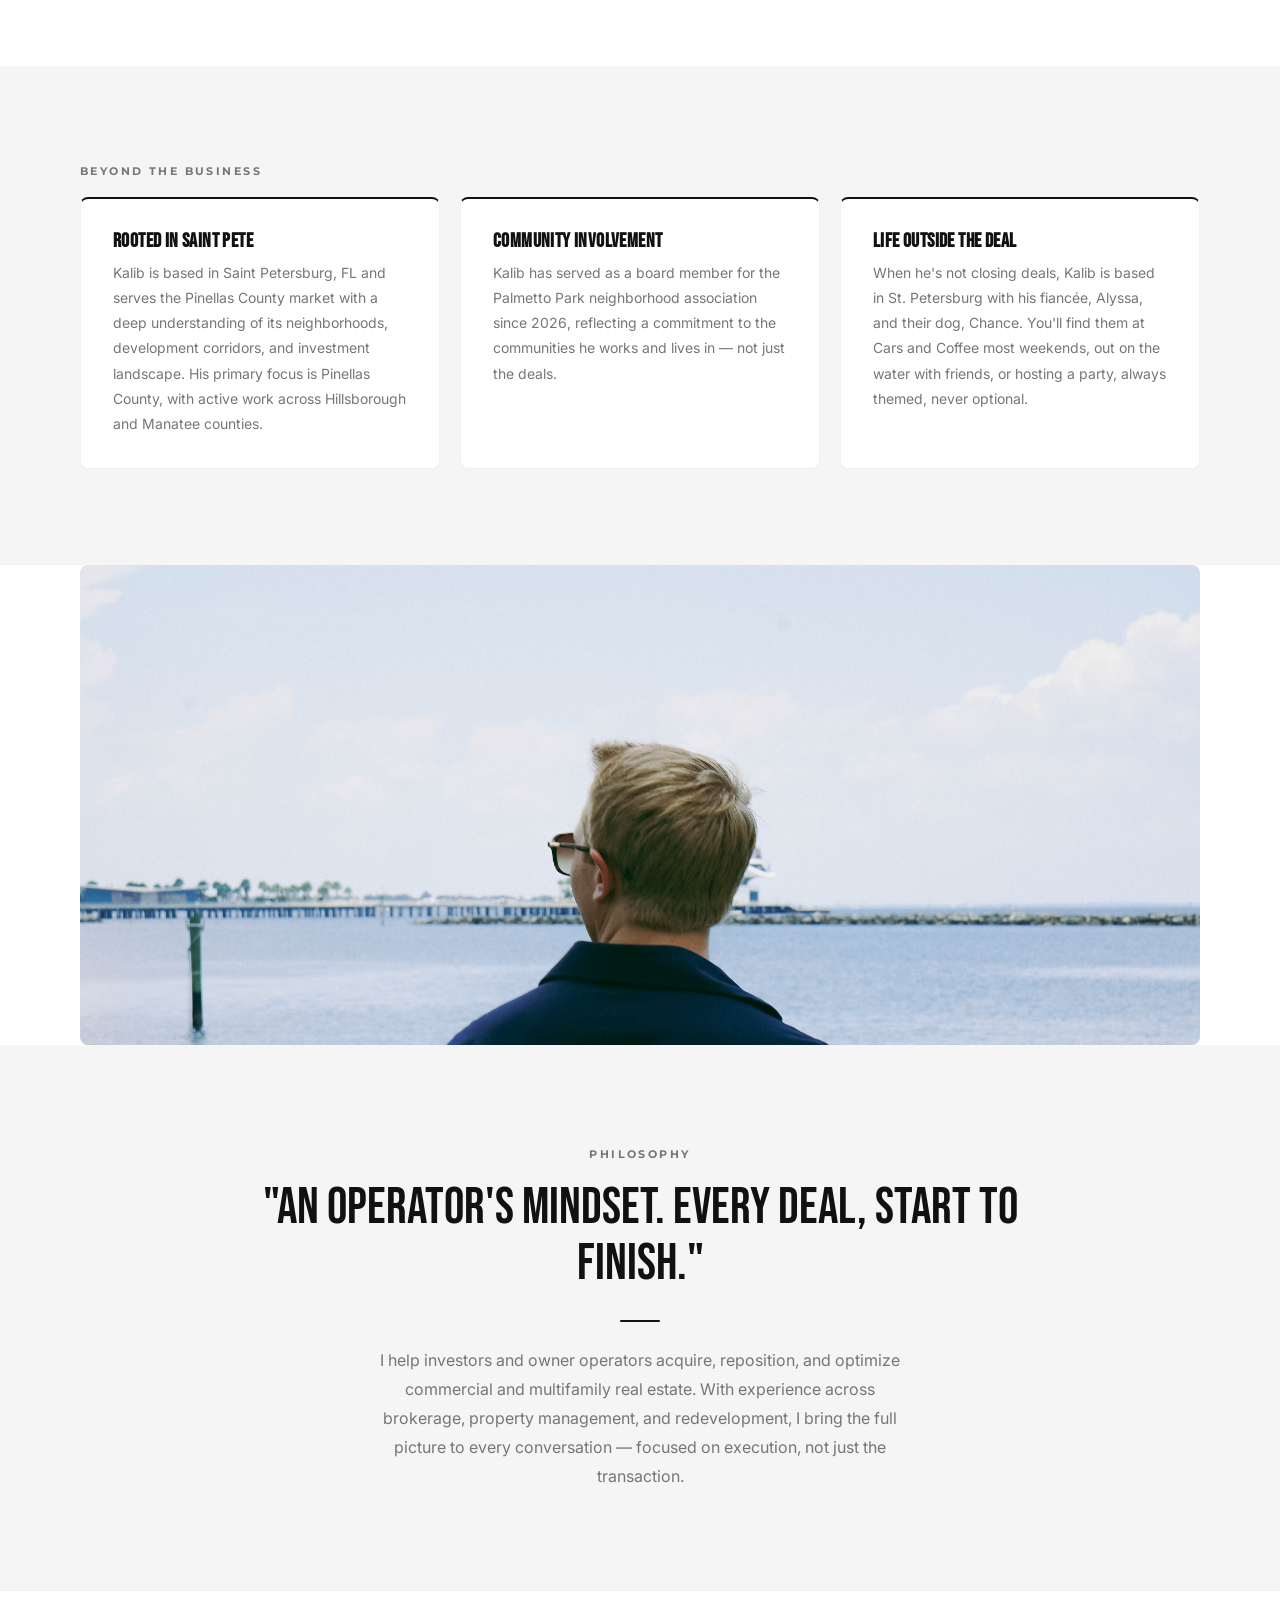
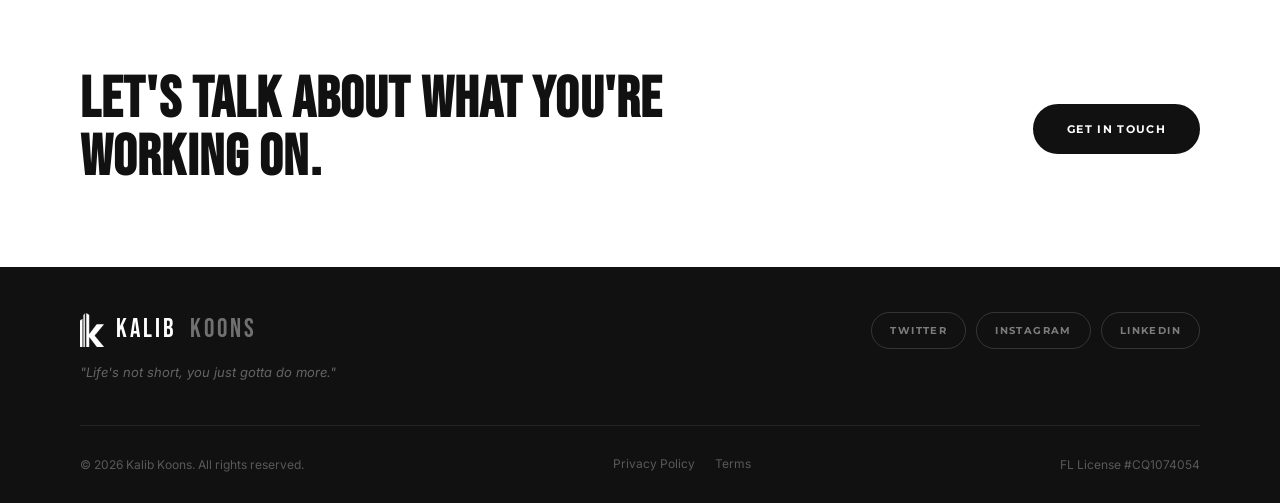
==== commit 08b4d18a: "Remove remaining content placeholders - About: drop unfinished philosophy placeholder line - Service" ====
--- a/about.html
+++ b/about.html
@@ -107,7 +107,6 @@
         <blockquote>"AN OPERATOR'S MINDSET. EVERY DEAL, START TO FINISH."</blockquote>
         <div class="divider divider--center"></div>
         <p>I help investors and owner operators acquire, reposition, and optimize commercial and multifamily real estate. With experience across brokerage, property management, and redevelopment, I bring the full picture to every conversation — focused on execution, not just the transaction.</p>
-        <p style="margin-top: 16px;">[PLACEHOLDER — additional philosophy or values statement from Kalib's sit-down responses.]</p>
       </div>
     </div>
   </section>
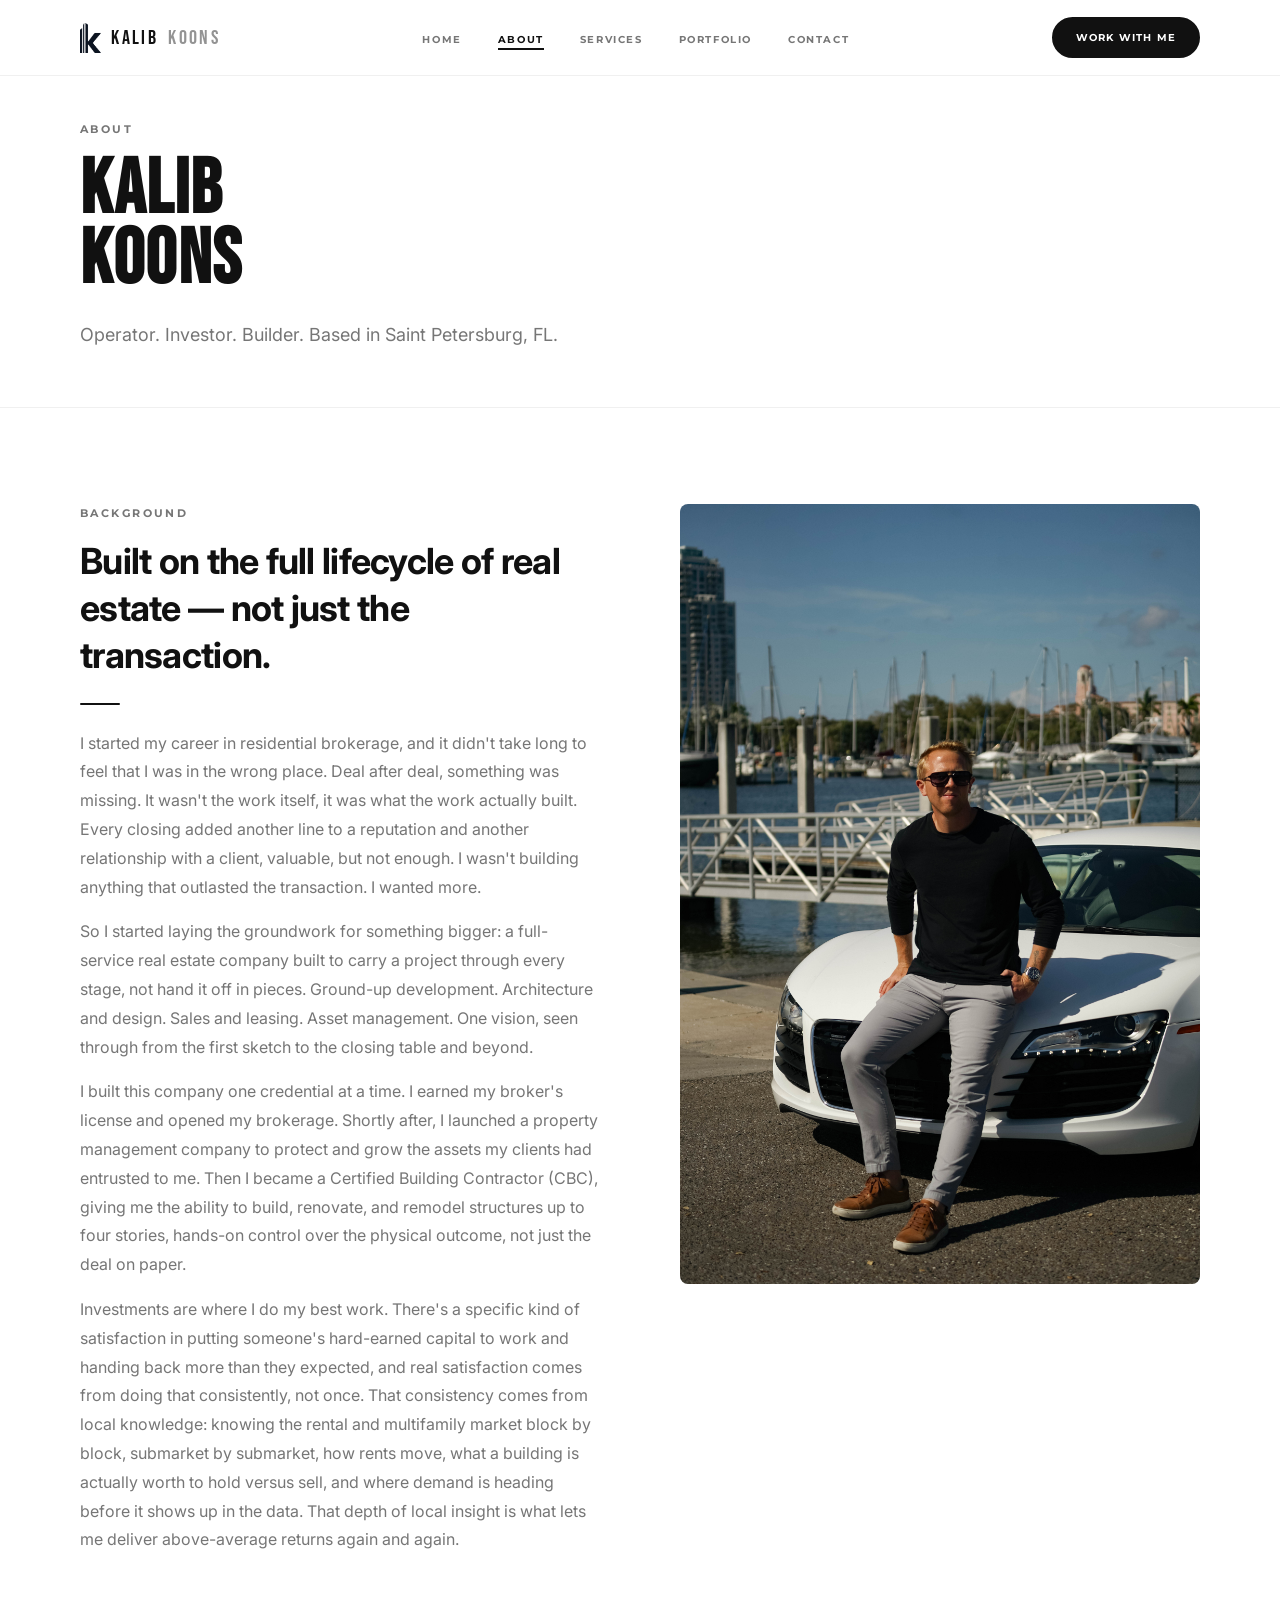
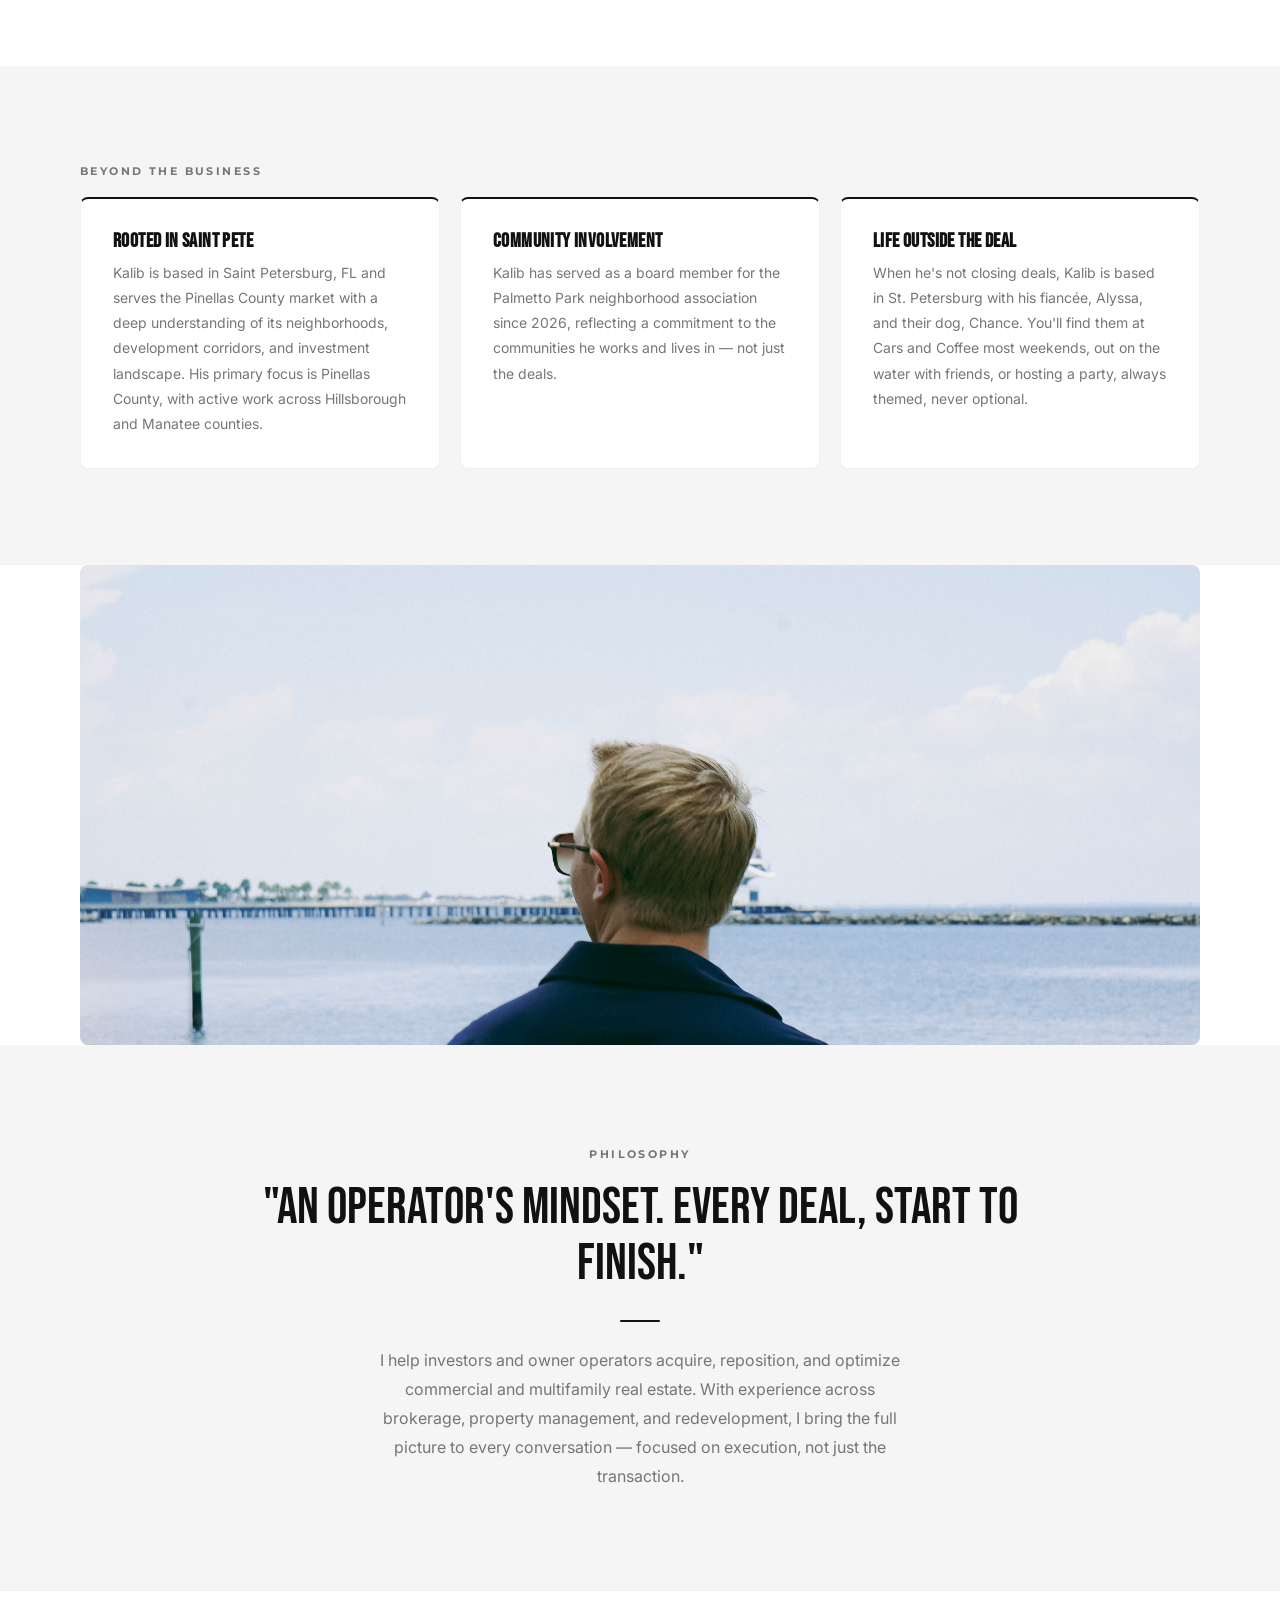
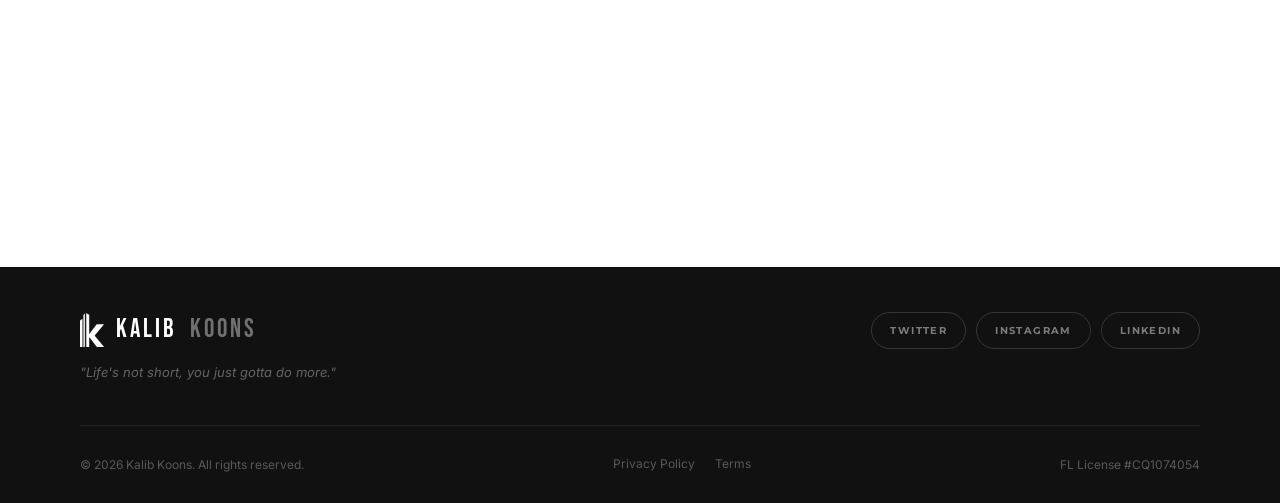
==== commit df5b776e: "About: minor wording tweak; Portfolio: revert to Kalib's original 'Traded' wording Co-Authored-By: C" ====
--- a/about.html
+++ b/about.html
@@ -61,7 +61,7 @@
           <div class="divider"></div>
           <p>I started my career in residential brokerage, and it didn't take long to feel that I was in the wrong place. Deal after deal, something was missing. It wasn't the work itself, it was what the work actually built. Every closing added another line to a reputation and another relationship with a client, valuable, but not enough. I wasn't building anything that outlasted the transaction. I wanted more.</p>
           <p>So I started laying the groundwork for something bigger: a full-service real estate company built to carry a project through every stage, not hand it off in pieces. Ground-up development. Architecture and design. Sales and leasing. Asset management. One vision, seen through from the first sketch to the closing table and beyond.</p>
-          <p>I built that company one credential at a time. I earned my broker's license and opened my brokerage. Shortly after, I launched a property management company to protect and grow the assets my clients had entrusted to me. Then I became a Certified Building Contractor (CBC), giving me the ability to build, renovate, and remodel structures up to four stories, hands-on control over the physical outcome, not just the deal on paper.</p>
+          <p>I built this company one credential at a time. I earned my broker's license and opened my brokerage. Shortly after, I launched a property management company to protect and grow the assets my clients had entrusted to me. Then I became a Certified Building Contractor (CBC), giving me the ability to build, renovate, and remodel structures up to four stories, hands-on control over the physical outcome, not just the deal on paper.</p>
           <p>Investments are where I do my best work. There's a specific kind of satisfaction in putting someone's hard-earned capital to work and handing back more than they expected, and real satisfaction comes from doing that consistently, not once. That consistency comes from local knowledge: knowing the rental and multifamily market block by block, submarket by submarket, how rents move, what a building is actually worth to hold versus sell, and where demand is heading before it shows up in the data. That depth of local insight is what lets me deliver above-average returns again and again.</p>
         </div>
         <div class="reveal">
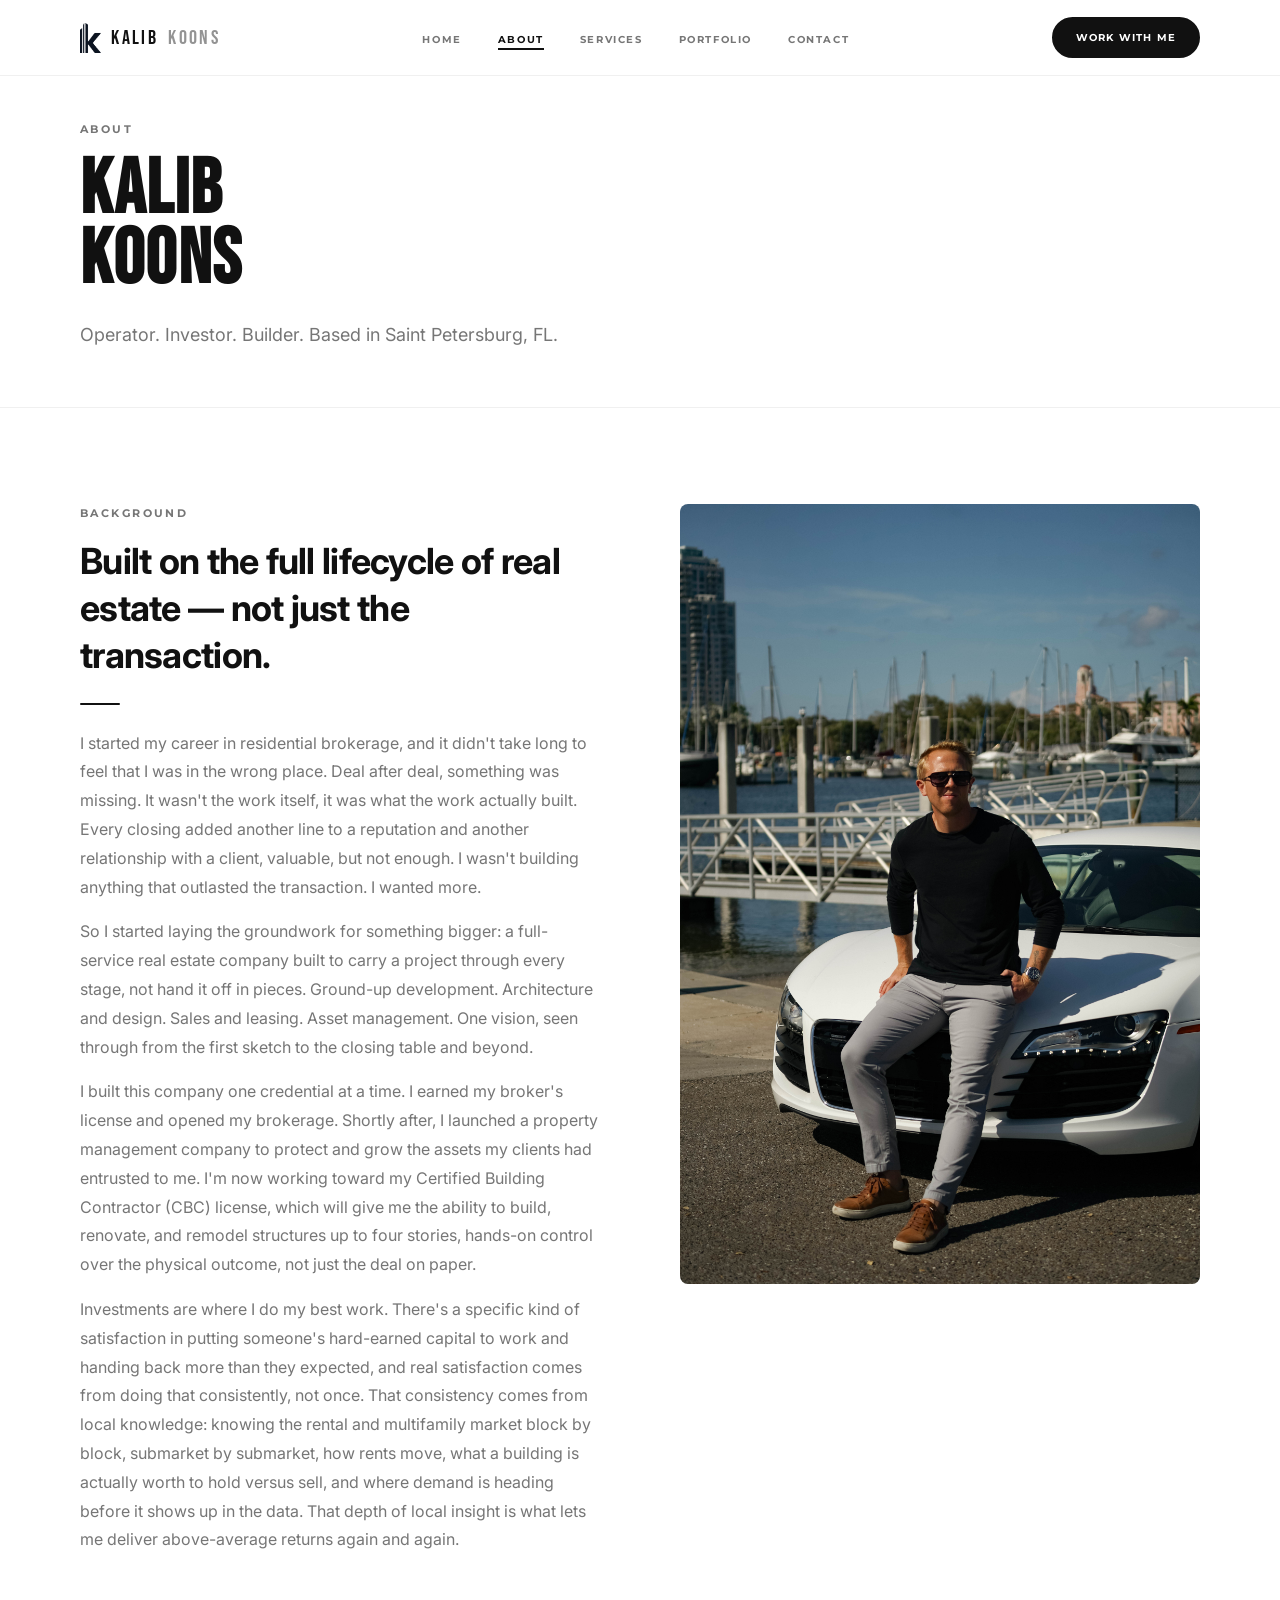
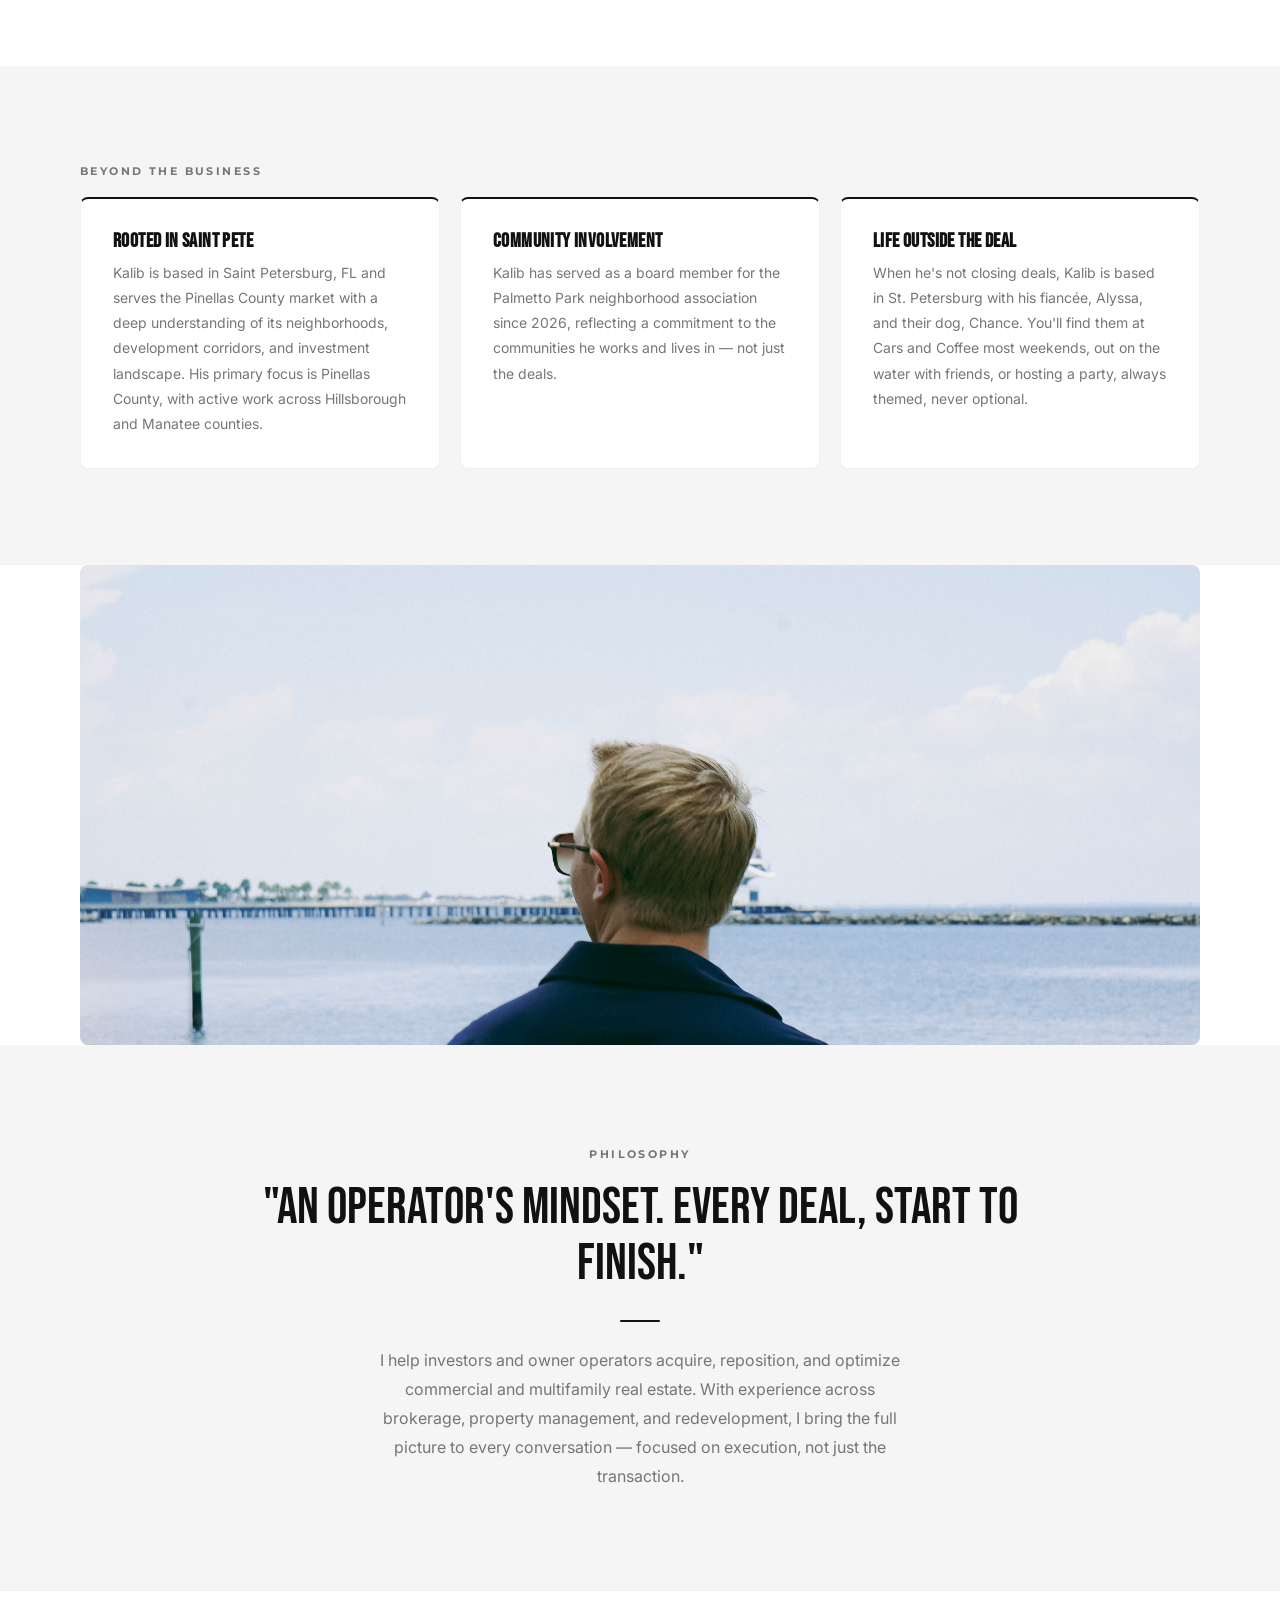
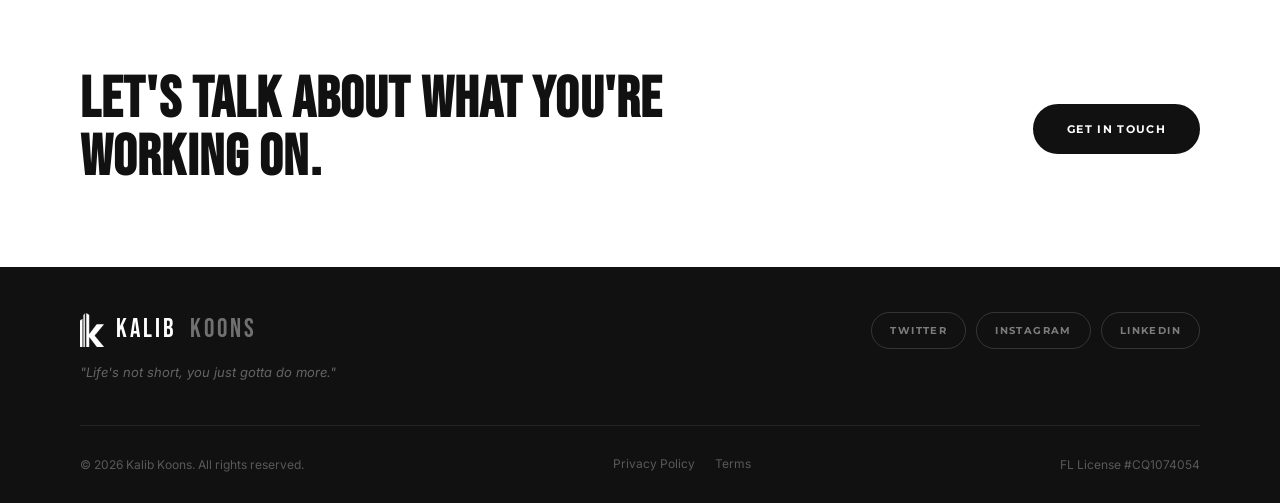
==== commit 5cb5d283: "Eliminate all inline CSS in favor of style.css classes - about.html: lifestyle photo section back to" ====
--- a/about.html
+++ b/about.html
@@ -61,7 +61,7 @@
           <div class="divider"></div>
           <p>I started my career in residential brokerage, and it didn't take long to feel that I was in the wrong place. Deal after deal, something was missing. It wasn't the work itself, it was what the work actually built. Every closing added another line to a reputation and another relationship with a client, valuable, but not enough. I wasn't building anything that outlasted the transaction. I wanted more.</p>
           <p>So I started laying the groundwork for something bigger: a full-service real estate company built to carry a project through every stage, not hand it off in pieces. Ground-up development. Architecture and design. Sales and leasing. Asset management. One vision, seen through from the first sketch to the closing table and beyond.</p>
-          <p>I built this company one credential at a time. I earned my broker's license and opened my brokerage. Shortly after, I launched a property management company to protect and grow the assets my clients had entrusted to me. Then I became a Certified Building Contractor (CBC), giving me the ability to build, renovate, and remodel structures up to four stories, hands-on control over the physical outcome, not just the deal on paper.</p>
+          <p>I built this company one credential at a time. I earned my broker's license and opened my brokerage. Shortly after, I launched a property management company to protect and grow the assets my clients had entrusted to me. I'm now working toward my Certified Building Contractor (CBC) license, which will give me the ability to build, renovate, and remodel structures up to four stories, hands-on control over the physical outcome, not just the deal on paper.</p>
           <p>Investments are where I do my best work. There's a specific kind of satisfaction in putting someone's hard-earned capital to work and handing back more than they expected, and real satisfaction comes from doing that consistently, not once. That consistency comes from local knowledge: knowing the rental and multifamily market block by block, submarket by submarket, how rents move, what a building is actually worth to hold versus sell, and where demand is heading before it shows up in the data. That depth of local insight is what lets me deliver above-average returns again and again.</p>
         </div>
         <div class="reveal">
@@ -93,9 +93,9 @@
   </section>
 
   <!-- LIFESTYLE PHOTO -->
-  <section class="section" style="padding-top: 0; padding-bottom: 0;">
+  <section class="section section--flush">
     <div class="container">
-      <img src="images/DSC03944.jpeg" alt="Kalib Koons" style="width: 100%; max-height: 480px; object-fit: cover; object-position: center 30%; border-radius: 8px;" class="reveal">
+      <img src="images/DSC03944.jpeg" alt="Kalib Koons" class="reveal about-lifestyle-photo">
     </div>
   </section>
 
--- a/style.css
+++ b/style.css
@@ -45,6 +45,7 @@
   padding: 0 40px;
 }
 .section { padding: 96px 0; }
+.section--flush { padding-top: 0; padding-bottom: 0; }
 .text-center { text-align: center; }
 
 /* === TYPOGRAPHY === */
@@ -84,6 +85,7 @@
   transition: var(--transition);
   cursor: pointer;
 }
+.btn--block { width: 100%; text-align: center; }
 .btn--primary {
   background: var(--text);
   color: var(--text-light);
@@ -172,8 +174,8 @@
   z-index: 1000;
   height: var(--nav-height);
   background: rgba(255, 255, 255, 0.96);
+  -webkit-backdrop-filter: blur(12px);
   backdrop-filter: blur(12px);
-  -webkit-backdrop-filter: blur(12px);
   border-bottom: 1px solid var(--border-subtle);
   transition: box-shadow var(--transition);
 }
@@ -332,7 +334,7 @@
 .business-lines { background: var(--bg-surface); }
 .cards-grid {
   display: grid;
-  grid-template-columns: repeat(4, 1fr);
+  grid-template-columns: repeat(3, 1fr);
   gap: 16px;
   margin-top: 16px;
 }
@@ -532,7 +534,7 @@
 .stats-bar { padding: 80px 0; background: var(--bg-dark); }
 .stats-grid {
   display: grid;
-  grid-template-columns: repeat(4, 1fr);
+  grid-template-columns: repeat(3, 1fr);
   gap: 40px;
   text-align: center;
 }
@@ -662,6 +664,14 @@
 }
 .about-story__text p { margin-bottom: 16px; }
 
+.about-lifestyle-photo {
+  width: 100%;
+  max-height: 480px;
+  object-fit: cover;
+  object-position: center 30%;
+  border-radius: 8px;
+}
+
 .about-personal { background: var(--bg-surface); }
 .about-personal__grid {
   display: grid;
@@ -689,6 +699,7 @@
   margin-bottom: 28px;
 }
 .philosophy__inner p { font-size: 16px; max-width: 540px; margin: 0 auto; color: var(--text-muted); }
+.philosophy__inner p + p { margin-top: 16px; }
 
 /* === SERVICES PAGE === */
 .service-section { padding: 80px 0; border-bottom: 1px solid var(--border-subtle); }
@@ -1111,6 +1122,24 @@
 .form-group select { appearance: none; cursor: pointer; }
 .form-group textarea { min-height: 140px; resize: vertical; }
 .form-row { display: grid; grid-template-columns: 1fr 1fr; gap: 16px; }
+.form-honeypot { display: none; }
+.form-optional-hint { font-weight: 400; opacity: 0.6; }
+.form-success { text-align: center; padding: 48px 0; }
+.form-success__title { font-family: var(--font-display); font-size: 40px; color: var(--text); margin-bottom: 14px; line-height: 1; }
+.form-success__subtitle { color: var(--text-muted); font-size: 15px; line-height: 1.75; }
+
+/* === LEGAL PAGES (privacy, terms) === */
+.legal-page { padding-top: var(--nav-height); }
+.legal-body { max-width: 740px; margin: 0 auto; padding: 80px 40px 120px; }
+.legal-body .label { display: block; margin-top: 48px; }
+.legal-body h1 { font-size: clamp(48px, 7vw, 80px); line-height: 0.92; margin-bottom: 20px; }
+.legal-body h2 { font-family: var(--font-body); font-size: 18px; font-weight: 700; color: var(--text); margin: 44px 0 10px; letter-spacing: -0.01em; }
+.legal-body p { font-size: 15px; color: var(--text-muted); line-height: 1.85; margin-bottom: 14px; }
+.legal-body ul { padding-left: 20px; margin-bottom: 16px; }
+.legal-body ul li { font-size: 15px; color: var(--text-muted); line-height: 1.8; margin-bottom: 6px; }
+.legal-meta { font-family: var(--font-accent); font-size: 10px; letter-spacing: 0.18em; text-transform: uppercase; color: var(--text-muted); display: block; margin-bottom: 36px; }
+.legal-rights-contact a { color: var(--text); text-decoration: underline; }
+.legal-contact { color: var(--text); font-size: 15px; line-height: 1.9; }
 
 /* === FOOTER === */
 .footer { background: var(--bg-dark); padding: 40px 0 28px; }
@@ -1235,7 +1264,7 @@
   .nav__toggle { display: flex; }
   .btn--nav { display: none; }
 
-  .hero { grid-template-columns: 1fr; min-height: auto; }
+  .hero { grid-template-columns: 1fr; min-height: 0; }
   .hero__left { justify-content: flex-start; padding: 60px 24px; }
   .hero__right { height: 60vw; min-height: 320px; }
   .hero__photo { min-height: 0; }
@@ -1259,7 +1288,7 @@
   .contact-info-grid { grid-template-columns: 1fr 1fr; gap: 32px 0; }
   .contact-info-item { padding: 0; border-right: none; border-bottom: 1px solid var(--border-subtle); padding-bottom: 24px; margin-bottom: 4px; }
   .contact-info-item:last-child { border-bottom: none; padding-bottom: 0; }
-  .contact-split { grid-template-columns: 1fr; min-height: auto; }
+  .contact-split { grid-template-columns: 1fr; min-height: 0; }
   .contact-split__info { padding: 60px 28px 56px; }
   .contact-split__form { padding: 56px 28px 72px; }
   .contact-split__tagline { max-width: none; margin-bottom: 48px; }
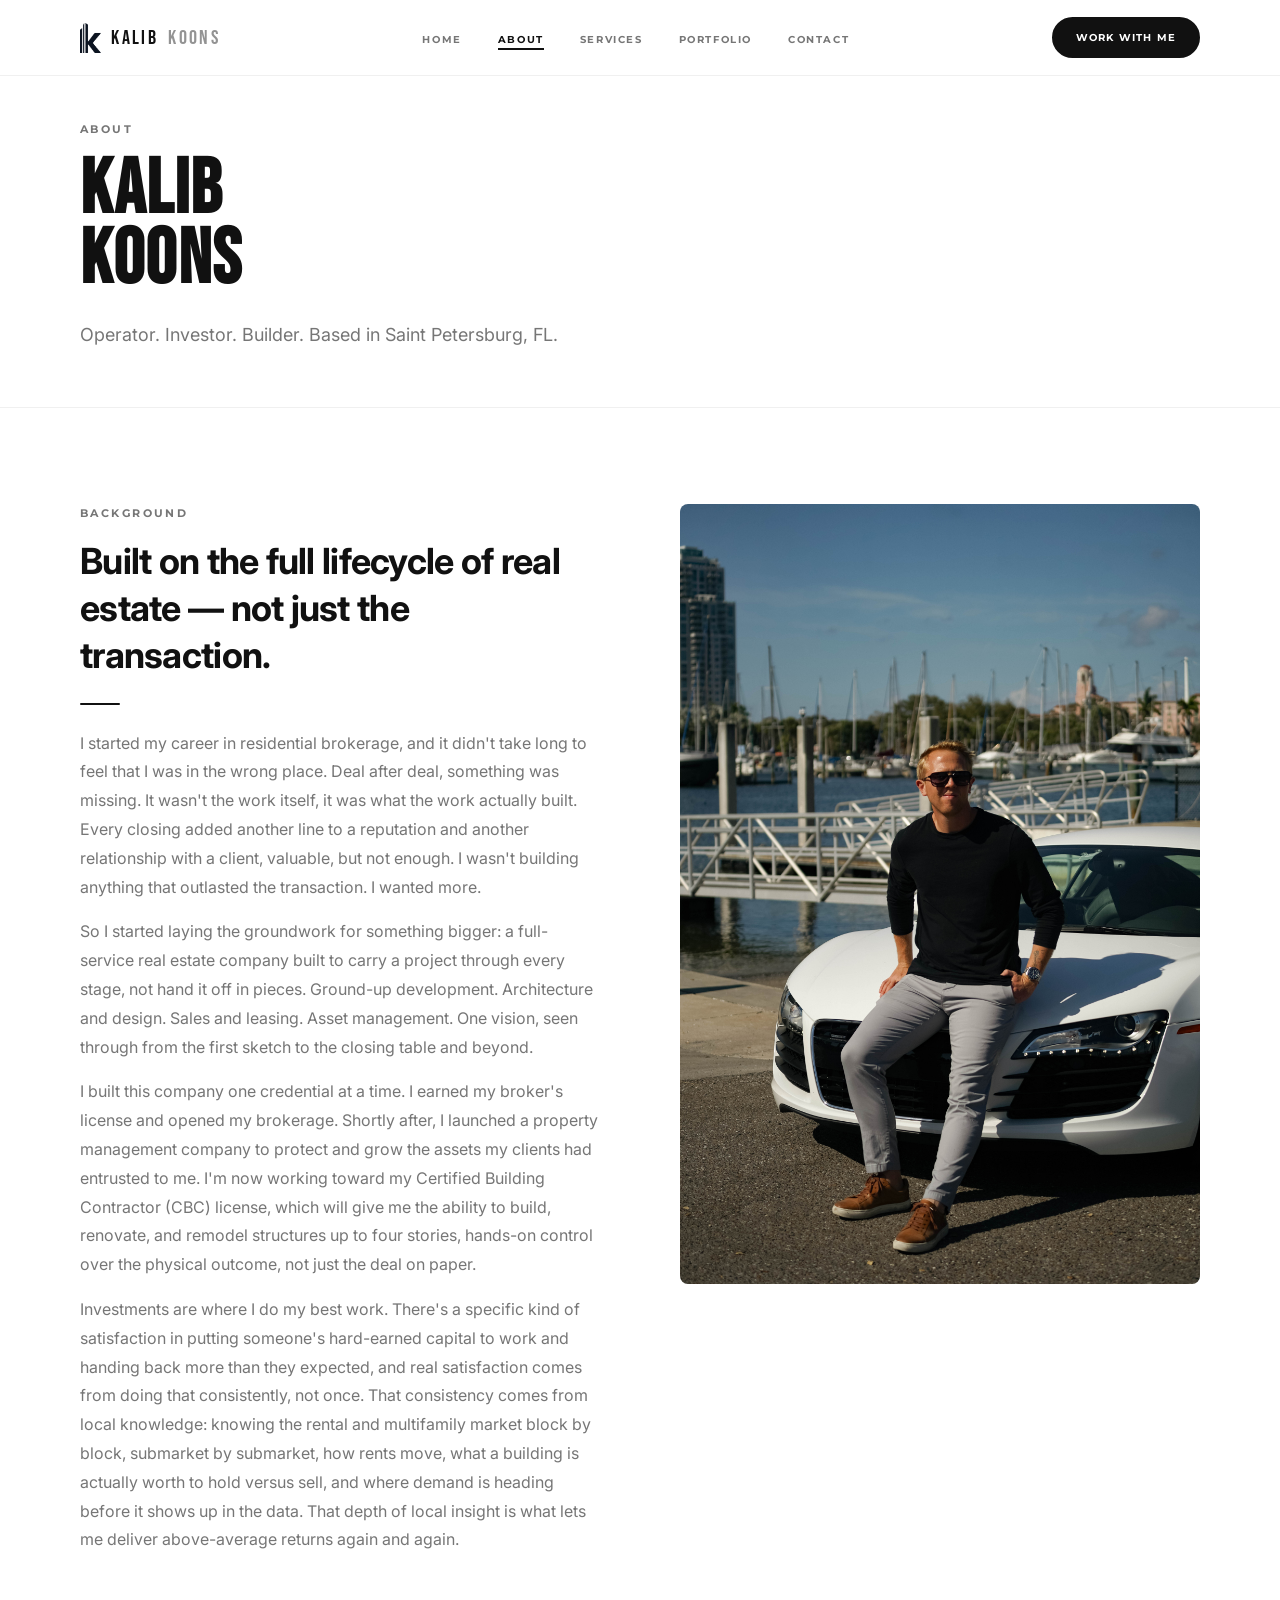
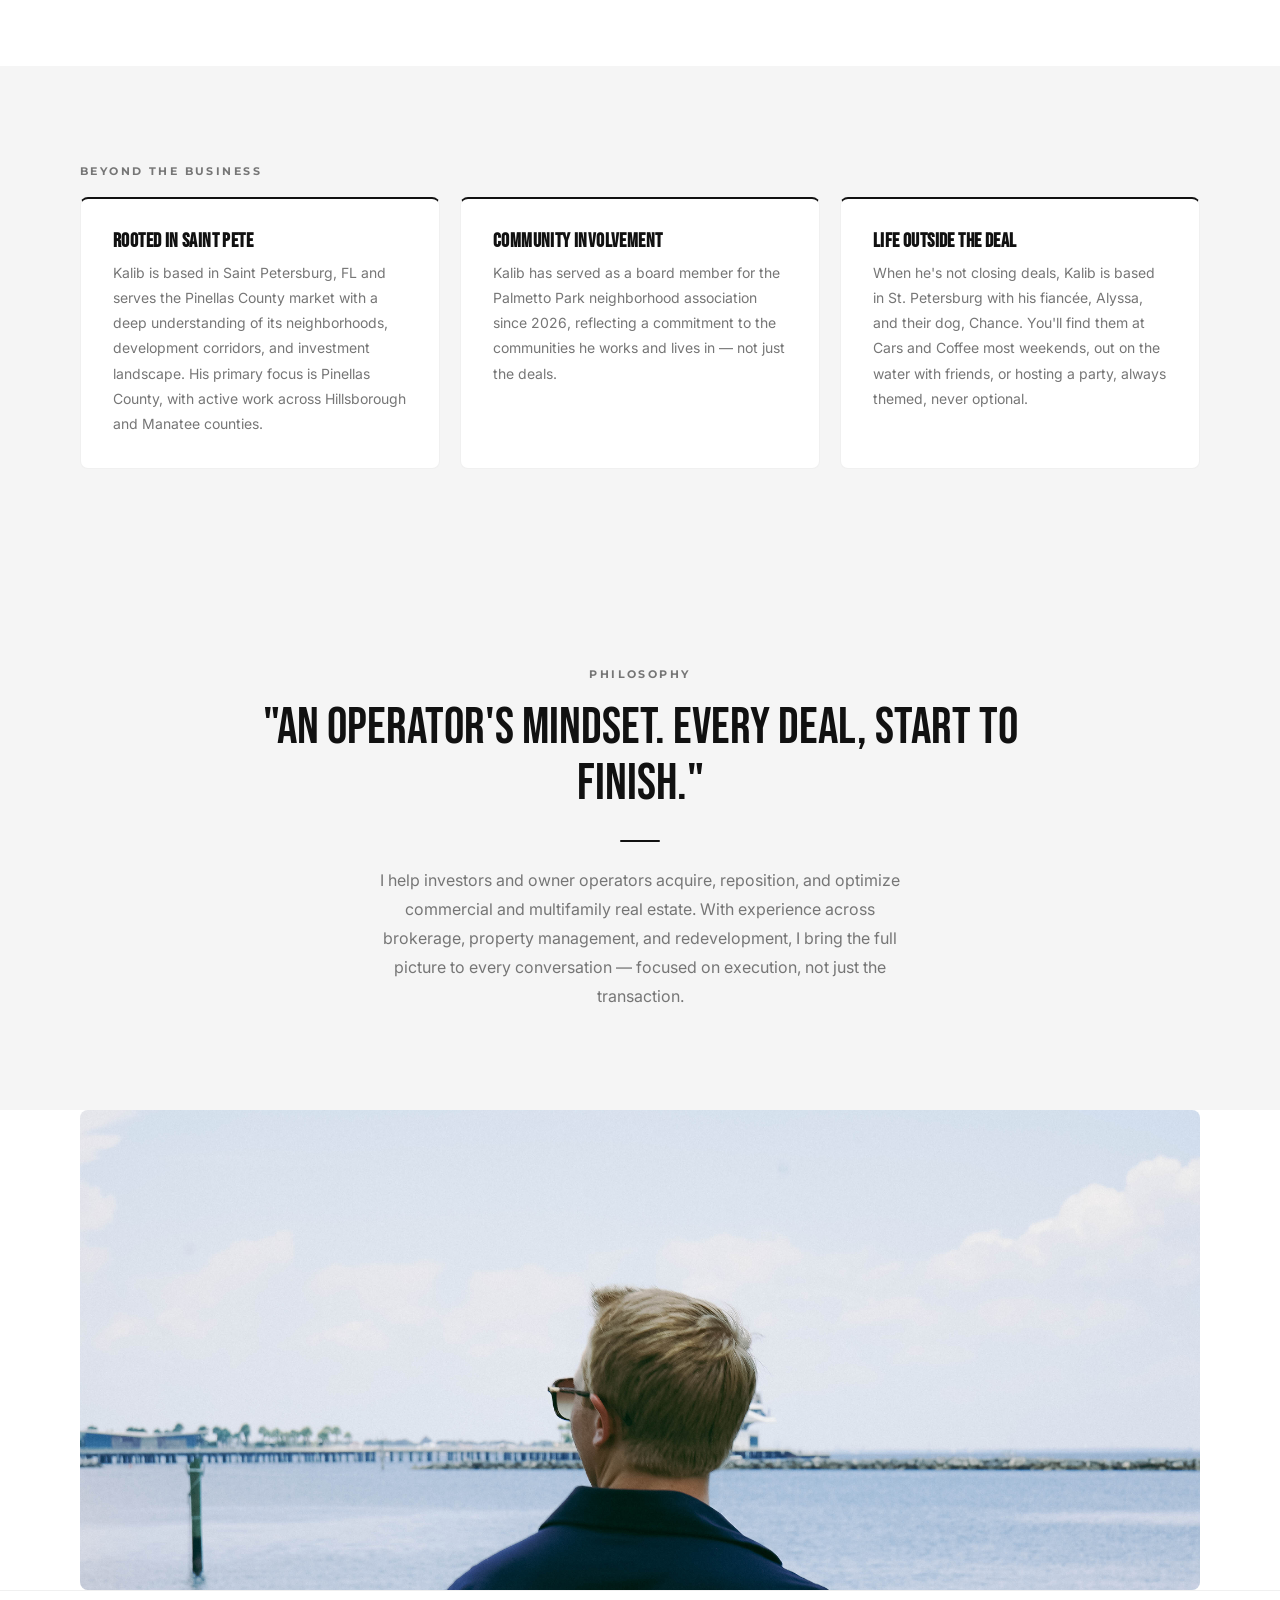
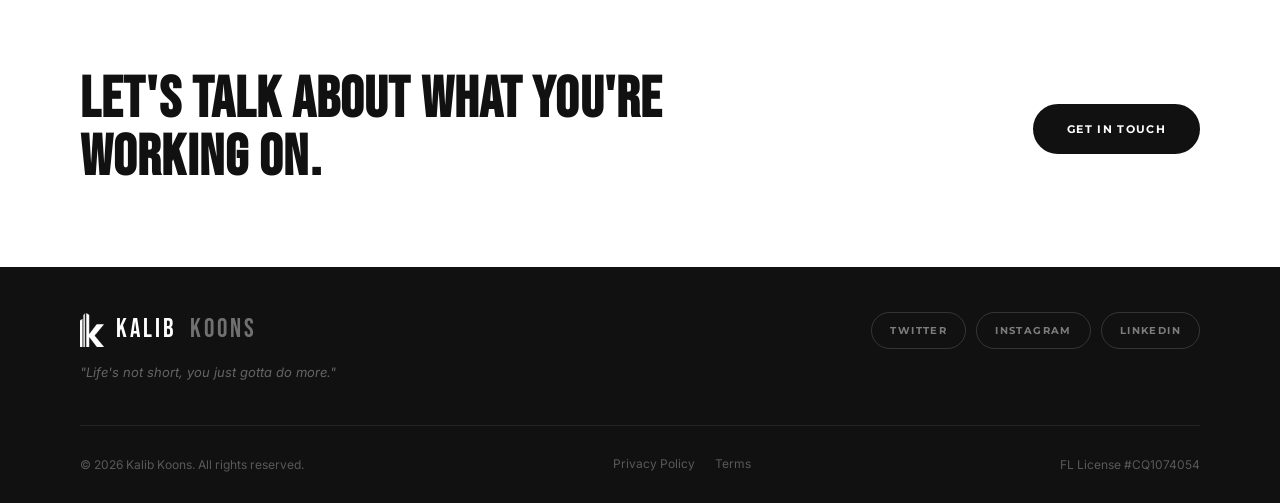
==== commit 952223ff: "Reorder About page: Philosophy above Lifestyle Photo, ending on the water shot" ====
--- a/about.html
+++ b/about.html
@@ -92,13 +92,6 @@
     </div>
   </section>
 
-  <!-- LIFESTYLE PHOTO -->
-  <section class="section section--flush">
-    <div class="container">
-      <img src="images/DSC03944.jpeg" alt="Kalib Koons" class="reveal about-lifestyle-photo">
-    </div>
-  </section>
-
   <!-- PHILOSOPHY -->
   <section class="section philosophy">
     <div class="container">
@@ -108,6 +101,13 @@
         <div class="divider divider--center"></div>
         <p>I help investors and owner operators acquire, reposition, and optimize commercial and multifamily real estate. With experience across brokerage, property management, and redevelopment, I bring the full picture to every conversation — focused on execution, not just the transaction.</p>
       </div>
+    </div>
+  </section>
+
+  <!-- LIFESTYLE PHOTO -->
+  <section class="section section--flush">
+    <div class="container">
+      <img src="images/DSC03944.jpeg" alt="Kalib Koons" class="reveal about-lifestyle-photo">
     </div>
   </section>
 
